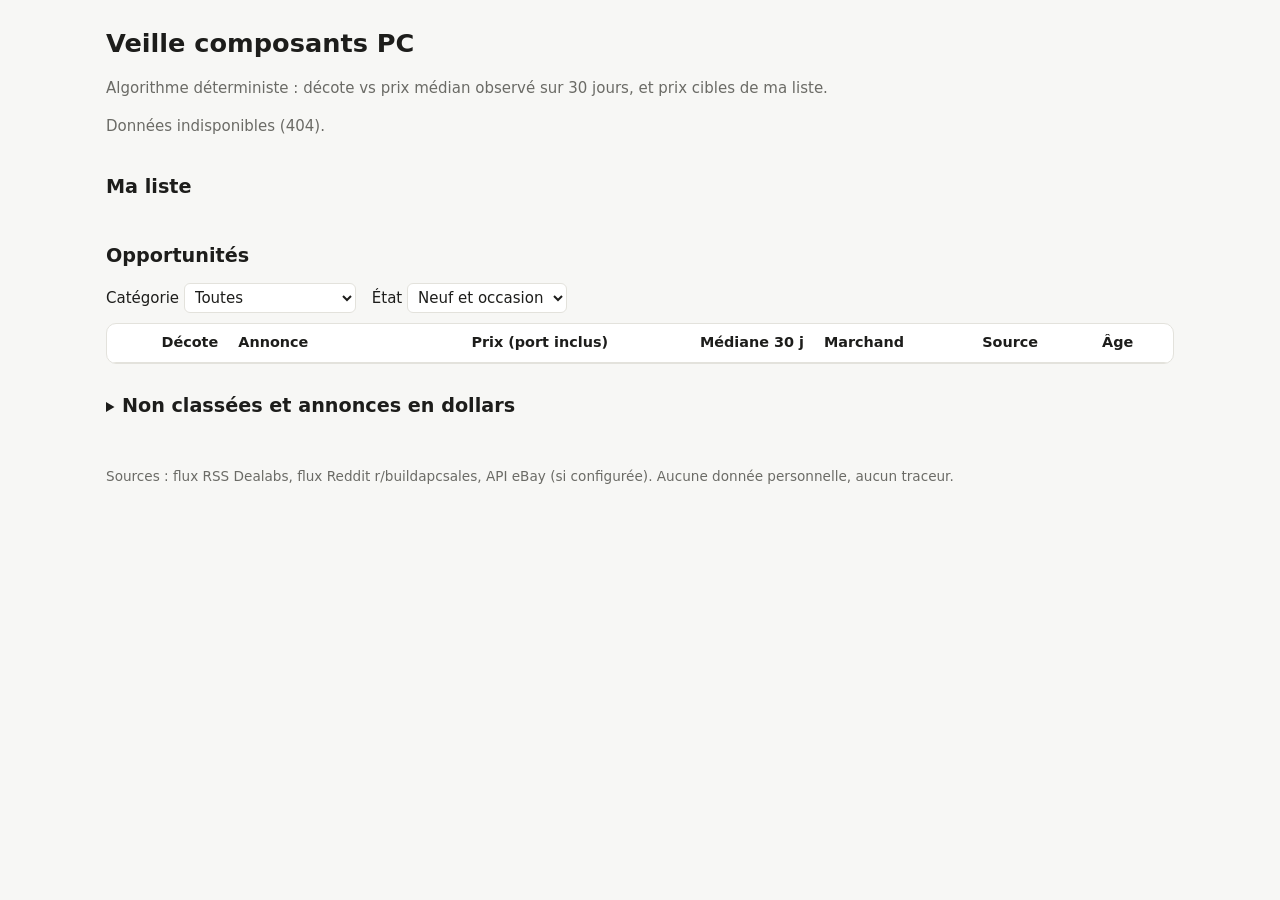
==== docs/index.html @ fb08518a "feat: page GitHub Pages Co-Authored-By: Claude Opus 5.5 <noreply@anthropic.com> Claude-Session: http" ====
<!DOCTYPE html>
<html lang="fr">
<head>
  <meta charset="utf-8">
  <meta name="viewport" content="width=device-width, initial-scale=1">
  <title>Veille composants PC — bonnes affaires</title>
  <link rel="stylesheet" href="style.css">
</head>
<body>
  <header>
    <h1>Veille composants PC</h1>
    <p class="sub">Algorithme déterministe : décote vs prix médian observé sur 30 jours, et prix cibles de ma liste.</p>
    <p id="meta" class="meta">Chargement…</p>
    <ul id="sources" class="sources"></ul>
  </header>

  <main>
    <section>
      <h2>Ma liste</h2>
      <div id="watchlist" class="cards"></div>
    </section>

    <section>
      <h2>Opportunités</h2>
      <div class="filters">
        <label>Catégorie
          <select id="f-cat">
            <option value="">Toutes</option>
            <option value="GPU">Cartes graphiques</option>
            <option value="CPU">Processeurs</option>
            <option value="RAM">Mémoire vive</option>
            <option value="SSD">SSD</option>
            <option value="MB">Cartes mères</option>
            <option value="PSU">Alimentations</option>
          </select>
        </label>
        <label>État
          <select id="f-cond">
            <option value="">Neuf et occasion</option>
            <option value="new">Neuf</option>
            <option value="used">Occasion</option>
          </select>
        </label>
      </div>
      <div class="table-wrap">
        <table id="opps">
          <thead>
            <tr>
              <th data-key="discount_pct" class="num">Décote</th>
              <th data-key="title">Annonce</th>
              <th data-key="effective_eur" class="num">Prix (port inclus)</th>
              <th data-key="median_eur" class="num">Médiane 30 j</th>
              <th data-key="merchant">Marchand</th>
              <th data-key="source">Source</th>
              <th data-key="posted_at">Âge</th>
            </tr>
          </thead>
          <tbody></tbody>
        </table>
      </div>
      <p id="opps-empty" class="empty" hidden>Aucune opportunité pour le moment. L'historique des prix se construit au fil des passes : il faut au moins 5 prix observés pour qu'un modèle ait une référence.</p>
    </section>

    <section>
      <details>
        <summary><h2>Non classées et annonces en dollars</h2></summary>
        <p class="sub">Annonces récentes non reconnues par l'algorithme, et bons plans américains (r/buildapcsales) affichés à titre indicatif.</p>
        <ul id="unclassified" class="plain"></ul>
      </details>
    </section>
  </main>

  <footer>
    <p>Sources : flux RSS Dealabs, flux Reddit r/buildapcsales, API eBay (si configurée). Aucune donnée personnelle, aucun traceur.</p>
  </footer>
  <script src="app.js"></script>
</body>
</html>
---- docs/style.css ----
:root { --bg:#f7f7f5; --fg:#1d1d1b; --muted:#6b6b66; --card:#fff; --line:#e3e2dc;
        --ok:#1f7a3a; --ok-bg:#e3f4e7; --warn:#9a5b00; --warn-bg:#fff3dc; --down:#a61b1b; --accent:#2b5fab; }
@media (prefers-color-scheme: dark) {
  :root { --bg:#151514; --fg:#ecebe6; --muted:#a3a29b; --card:#1f1f1d; --line:#33332f;
          --ok:#6fd48c; --ok-bg:#183322; --warn:#f0b75a; --warn-bg:#3a2b12; --down:#ff7b7b; --accent:#8db4ff; }
}
* { box-sizing:border-box; }
body { margin:0; font:15px/1.5 system-ui, -apple-system, "Segoe UI", sans-serif; background:var(--bg); color:var(--fg); }
header, main, footer { max-width:1100px; margin:0 auto; padding:0 16px; }
header { padding-top:24px; }
h1 { margin:0 0 4px; font-size:1.6rem; }
h2 { font-size:1.2rem; margin:28px 0 12px; display:inline-block; }
.sub, .meta, footer { color:var(--muted); }
.meta { margin:4px 0; }
.sources { list-style:none; padding:0; margin:8px 0 0; display:flex; gap:8px; flex-wrap:wrap; }
.sources li { padding:2px 10px; border-radius:999px; border:1px solid var(--line); font-size:.85rem; }
.st-ok { color:var(--ok); } .st-down { color:var(--down); } .st-disabled { color:var(--muted); }
.cards { display:grid; grid-template-columns:repeat(auto-fill, minmax(240px, 1fr)); gap:12px; }
.card { background:var(--card); border:1px solid var(--line); border-radius:10px; padding:12px 14px; }
.card h3 { margin:0 0 6px; font-size:1rem; }
.card .row { display:flex; justify-content:space-between; font-size:.9rem; }
.card.hit { border-color:var(--ok); background:var(--ok-bg); }
.badge { display:inline-block; font-size:.75rem; padding:1px 8px; border-radius:999px; margin-left:4px; }
.badge.hit { background:var(--ok); color:#fff; }
.badge.warn { background:var(--warn-bg); color:var(--warn); }
.filters { display:flex; gap:16px; flex-wrap:wrap; margin-bottom:10px; }
select { font:inherit; padding:4px 6px; border-radius:6px; border:1px solid var(--line); background:var(--card); color:var(--fg); }
.table-wrap { overflow-x:auto; background:var(--card); border:1px solid var(--line); border-radius:10px; }
table { width:100%; border-collapse:collapse; font-size:.9rem; }
th, td { padding:8px 10px; border-bottom:1px solid var(--line); text-align:left; vertical-align:top; }
th { cursor:pointer; user-select:none; white-space:nowrap; font-weight:600; }
th.sorted::after { content:" ▾"; } th.sorted.asc::after { content:" ▴"; }
.num { text-align:right; font-variant-numeric:tabular-nums; white-space:nowrap; }
tr.suspect td { opacity:.6; }
tr.hit td:first-child { box-shadow:inset 3px 0 0 var(--ok); }
a { color:var(--accent); }
.empty { color:var(--muted); font-style:italic; }
details summary { cursor:pointer; }
details summary h2 { margin:28px 0 8px; }
ul.plain { padding-left:18px; } ul.plain li { margin:4px 0; }
footer { font-size:.85rem; padding:24px 16px 40px; }
@media (max-width:640px) { th:nth-child(4), td:nth-child(4), th:nth-child(6), td:nth-child(6) { display:none; } }
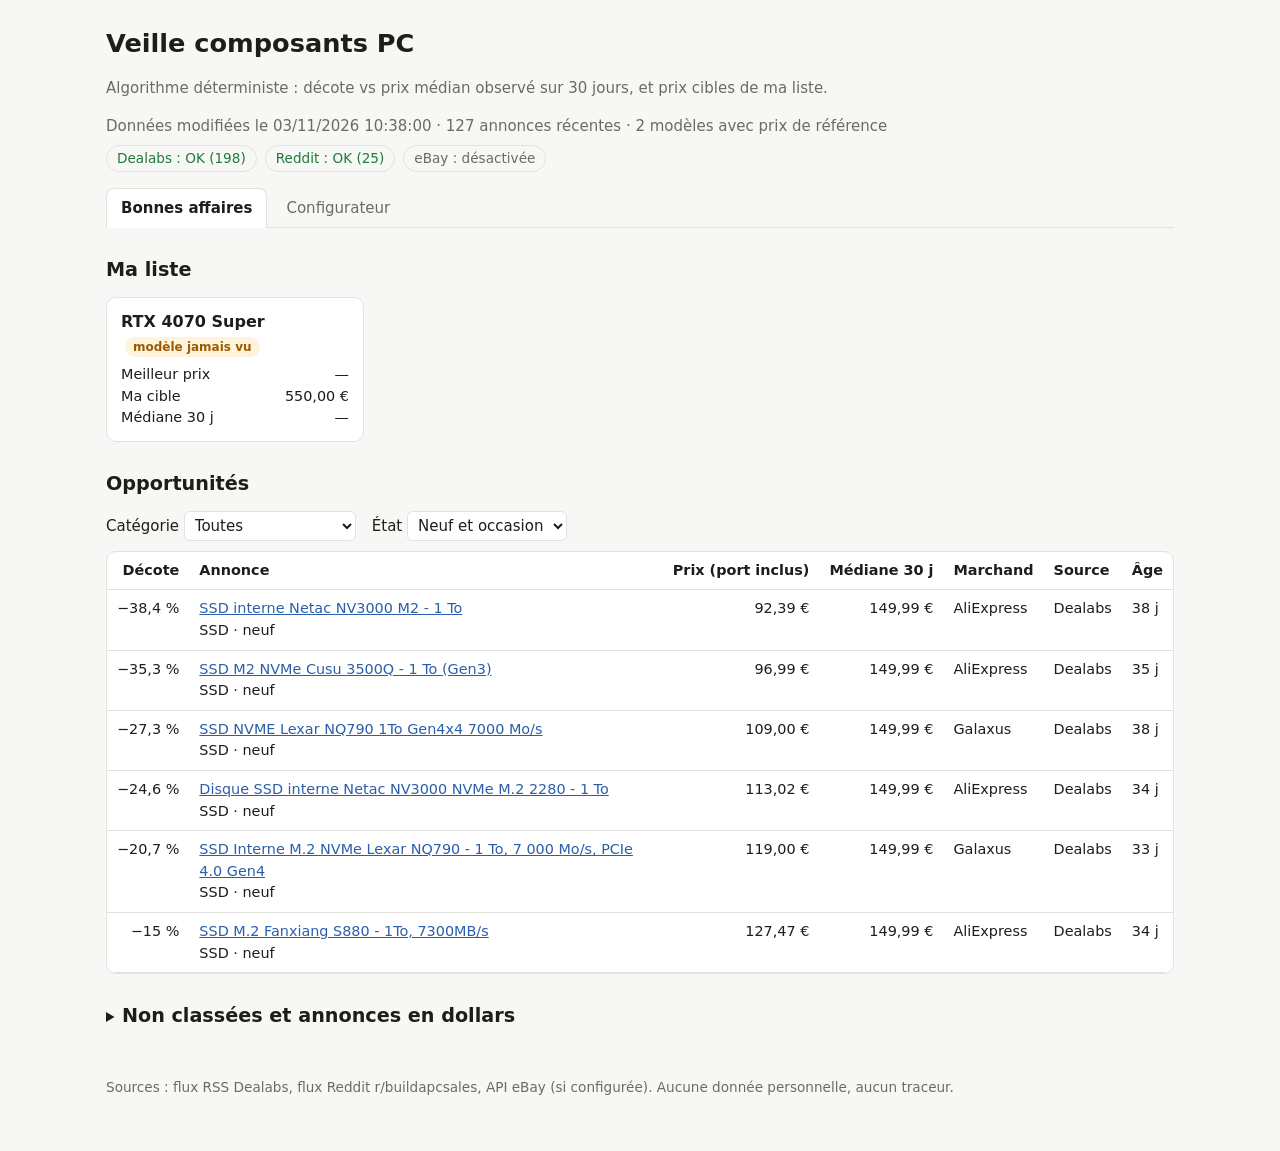
==== commit 4909cbc3: "feat: onglet Configurateur Co-Authored-By: Claude Opus 5.5 <noreply@anthropic.com> Claude-Session: h" ====
--- a/docs/index.html
+++ b/docs/index.html
@@ -12,9 +12,13 @@
     <p class="sub">Algorithme déterministe : décote vs prix médian observé sur 30 jours, et prix cibles de ma liste.</p>
     <p id="meta" class="meta">Chargement…</p>
     <ul id="sources" class="sources"></ul>
+    <nav id="tabs" class="tabs">
+      <button type="button" class="tab active" data-tab="deals">Bonnes affaires</button>
+      <button type="button" class="tab" data-tab="config">Configurateur</button>
+    </nav>
   </header>
 
-  <main>
+  <main id="tab-deals">
     <section>
       <h2>Ma liste</h2>
       <div id="watchlist" class="cards"></div>
@@ -32,6 +36,10 @@
             <option value="SSD">SSD</option>
             <option value="MB">Cartes mères</option>
             <option value="PSU">Alimentations</option>
+            <option value="COOL">Ventirads et AIO</option>
+            <option value="CASE">Boîtiers</option>
+            <option value="MON">Écrans</option>
+            <option value="KBD">Claviers</option>
           </select>
         </label>
         <label>État
@@ -70,9 +78,23 @@
     </section>
   </main>
 
+  <main id="tab-config" hidden>
+    <section>
+      <h2>Configurateur</h2>
+      <p class="sub">Compose une configuration avec les annonces récentes reconnues. Les contrôles de compatibilité sont déterministes : ✅ compatible, ❌ incompatible, ❔ information manquante, ⚠️ juste.</p>
+      <p id="cfg-msg" class="meta"></p>
+      <div class="cfg-grid">
+        <div id="cfg-slots"></div>
+        <aside id="cfg-recap"></aside>
+      </div>
+    </section>
+  </main>
+
   <footer>
     <p>Sources : flux RSS Dealabs, flux Reddit r/buildapcsales, API eBay (si configurée). Aucune donnée personnelle, aucun traceur.</p>
   </footer>
+  <script src="compat.js"></script>
   <script src="app.js"></script>
+  <script src="config.js"></script>
 </body>
 </html>
--- a/docs/style.css
+++ b/docs/style.css
@@ -40,3 +40,23 @@
 ul.plain { padding-left:18px; } ul.plain li { margin:4px 0; }
 footer { font-size:.85rem; padding:24px 16px 40px; }
 @media (max-width:640px) { th:nth-child(4), td:nth-child(4), th:nth-child(6), td:nth-child(6) { display:none; } }
+
+.tabs { display:flex; gap:4px; margin-top:16px; border-bottom:1px solid var(--line); }
+.tab { font:inherit; padding:8px 14px; border:1px solid transparent; border-bottom:none; border-radius:8px 8px 0 0;
+       background:none; color:var(--muted); cursor:pointer; }
+.tab.active { background:var(--card); border-color:var(--line); color:var(--fg); font-weight:600; margin-bottom:-1px; }
+.cfg-grid { display:grid; grid-template-columns:minmax(0, 3fr) minmax(260px, 2fr); gap:16px; align-items:start; }
+@media (max-width:800px) { .cfg-grid { grid-template-columns:1fr; } }
+#cfg-slots { display:flex; flex-direction:column; gap:8px; }
+.cfg-row { background:var(--card); border:1px solid var(--line); border-radius:10px; padding:10px 12px; }
+.cfg-label { display:block; font-weight:600; margin-bottom:6px; }
+.cfg-controls { display:flex; gap:8px; flex-wrap:wrap; }
+.cfg-search { font:inherit; padding:4px 6px; border-radius:6px; border:1px solid var(--line); background:var(--card); color:var(--fg); width:9em; }
+.cfg-select { flex:1; min-width:0; max-width:100%; }
+.cfg-row a { display:inline-block; margin-top:6px; font-size:.9rem; }
+.cfg-stale { color:var(--warn); }
+.cfg-stale button, .cfg-buttons button { font:inherit; padding:4px 10px; border-radius:6px; border:1px solid var(--line);
+       background:var(--card); color:var(--fg); cursor:pointer; margin-right:6px; }
+#cfg-recap { background:var(--card); border:1px solid var(--line); border-radius:10px; padding:4px 16px 14px; position:sticky; top:12px; }
+#cfg-recap h2 { margin:12px 0 4px; }
+.cfg-total { font-size:1.2rem; margin:6px 0; }
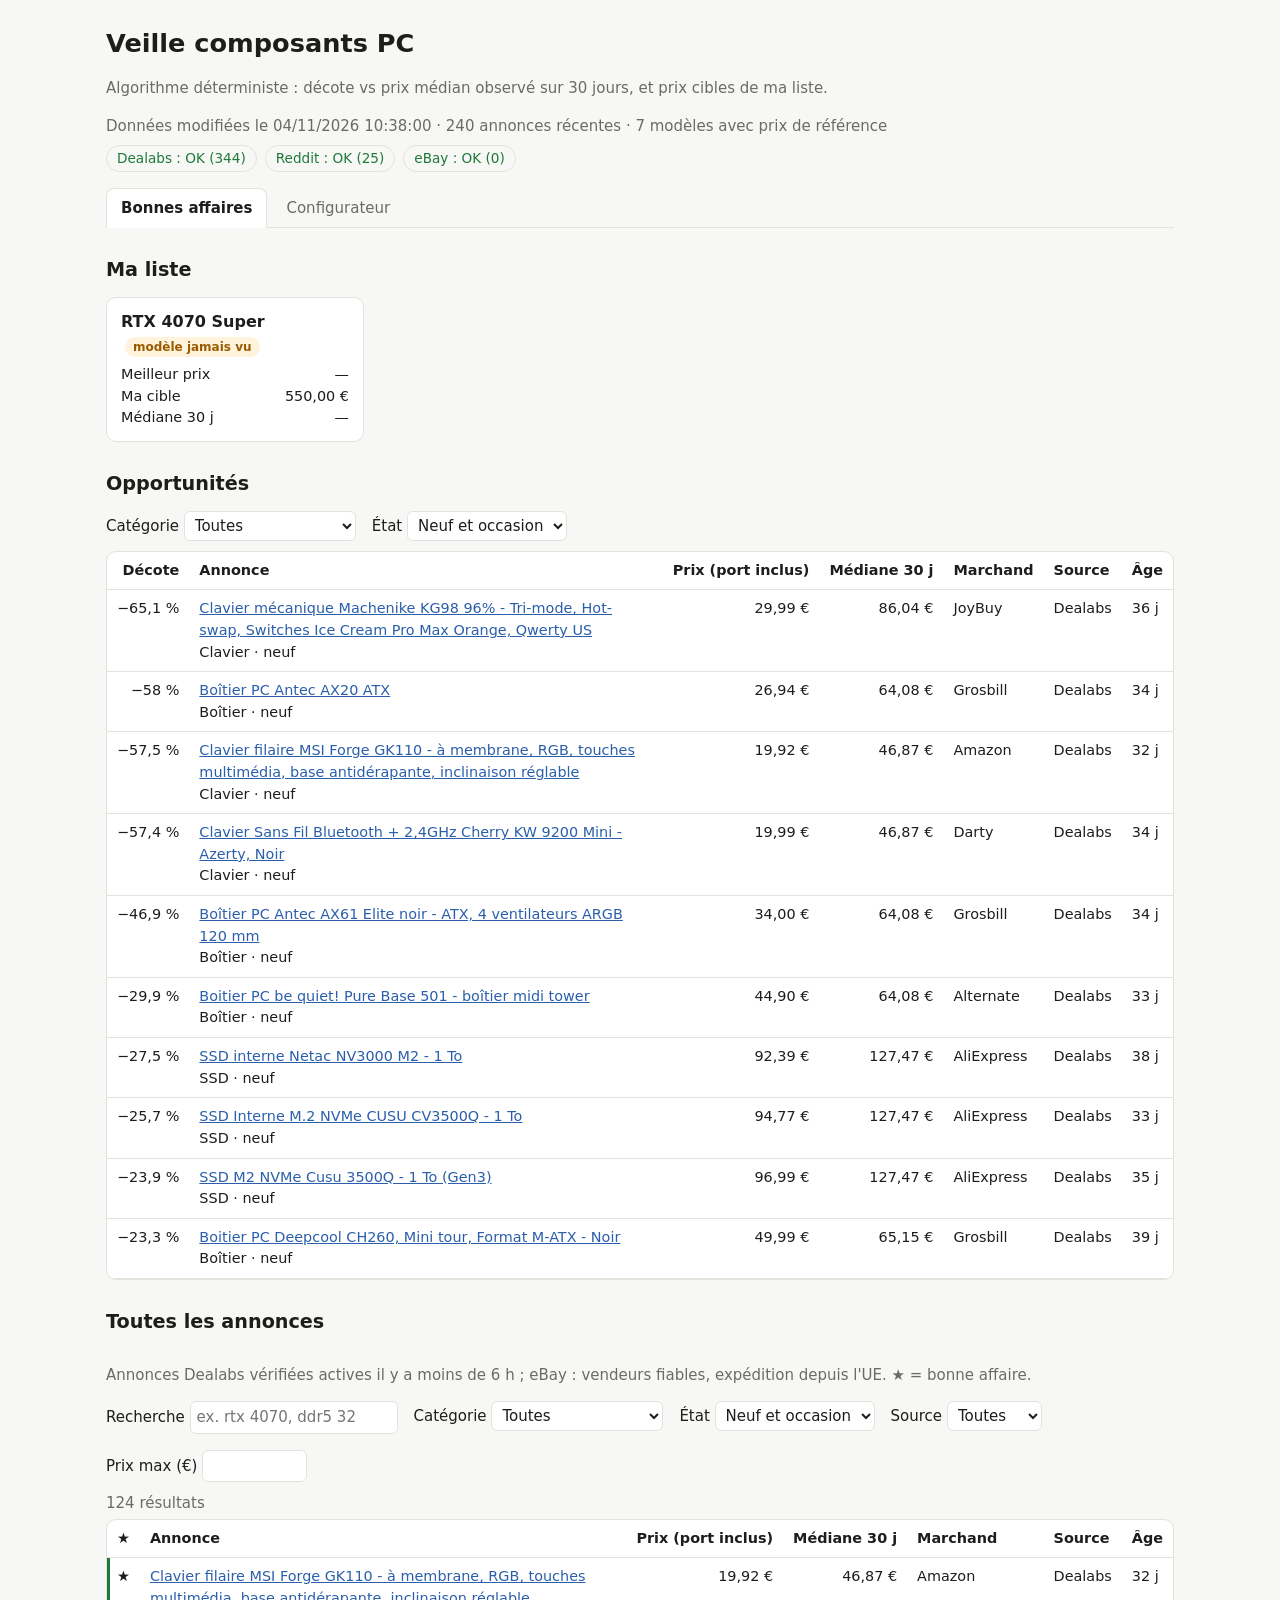
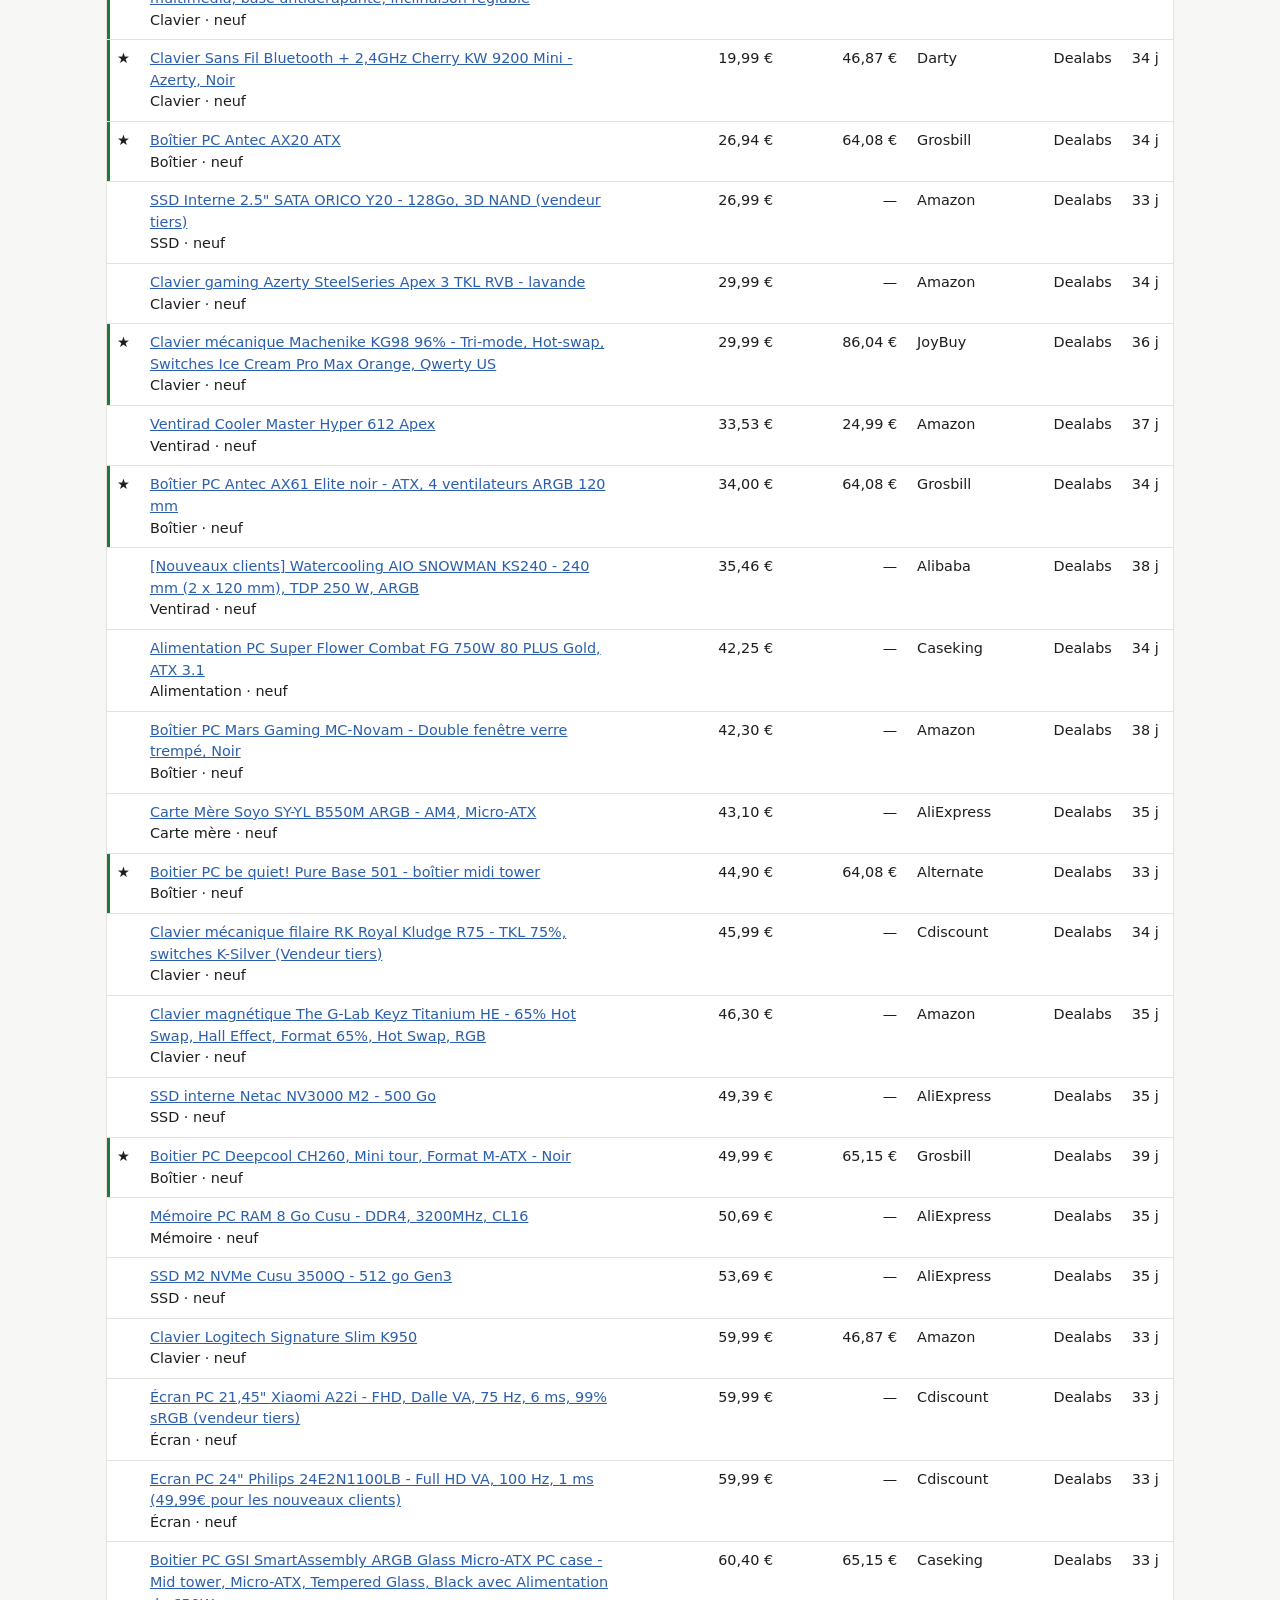
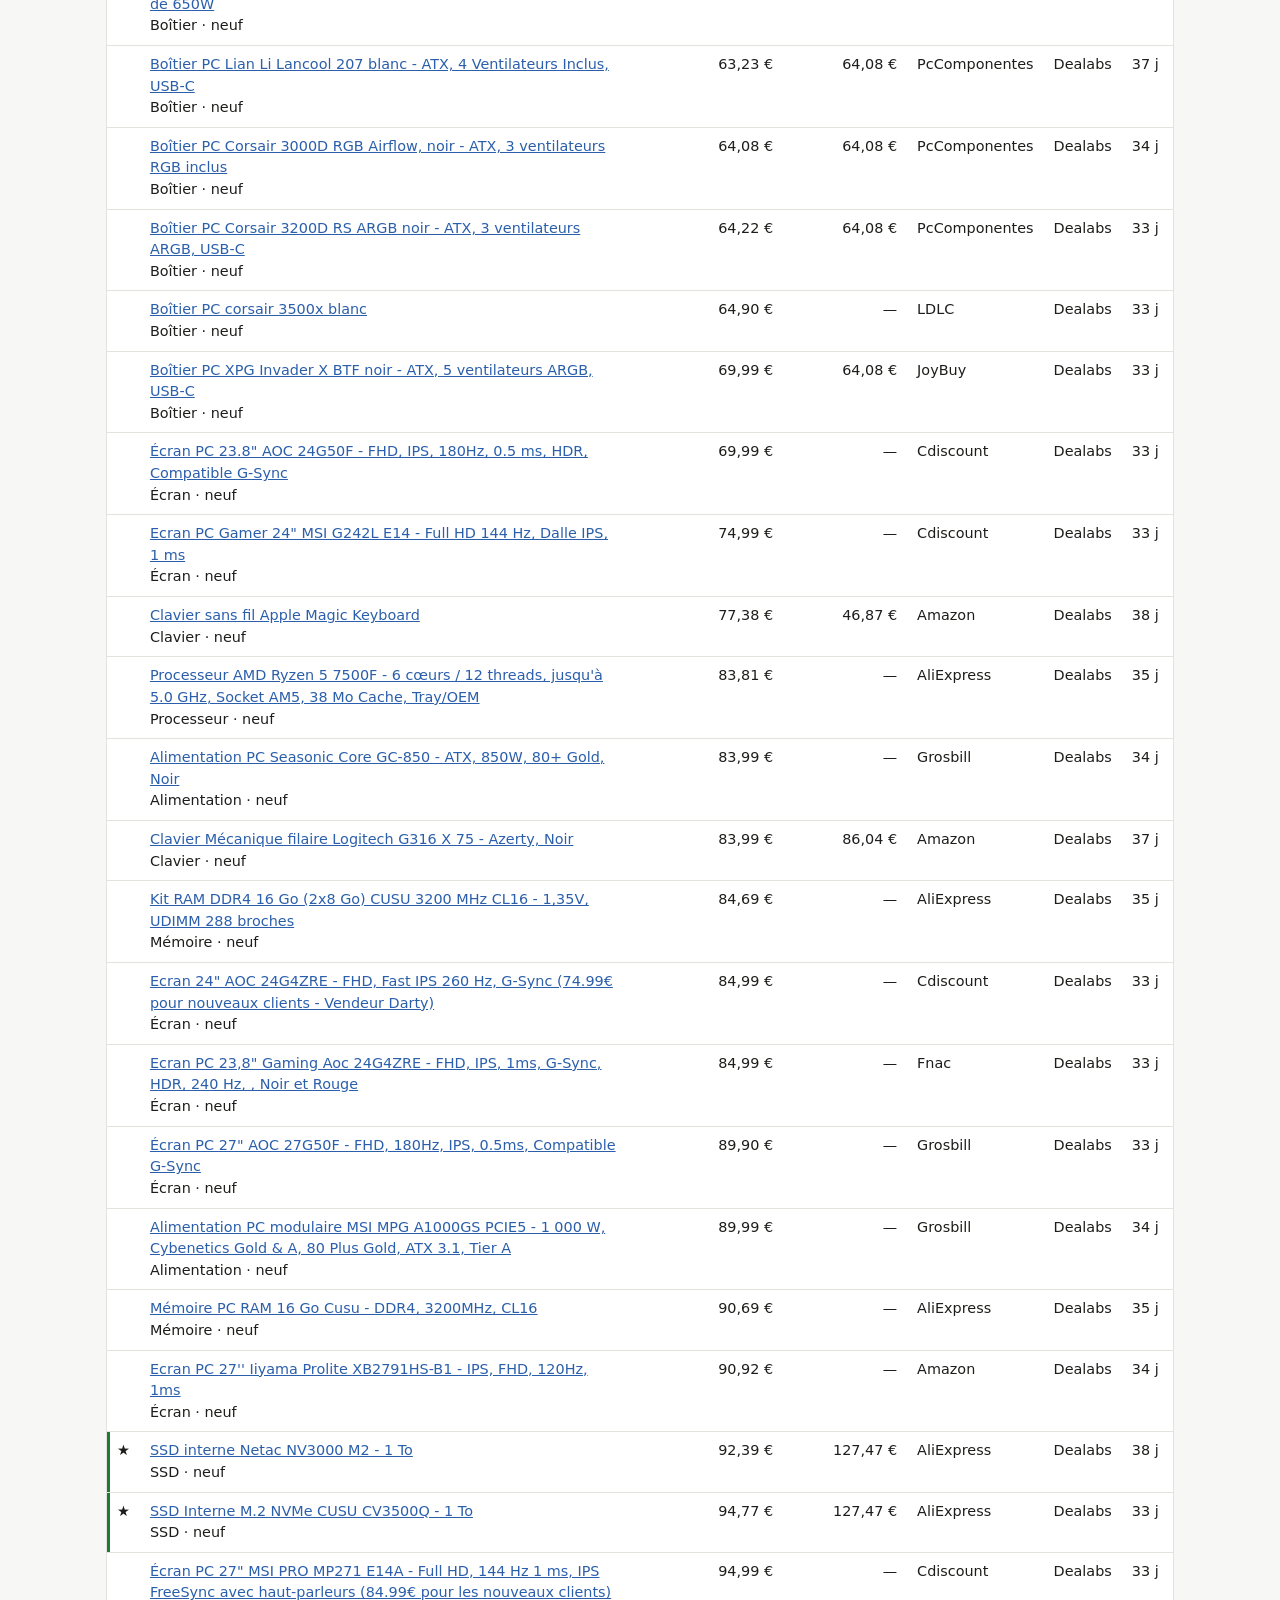
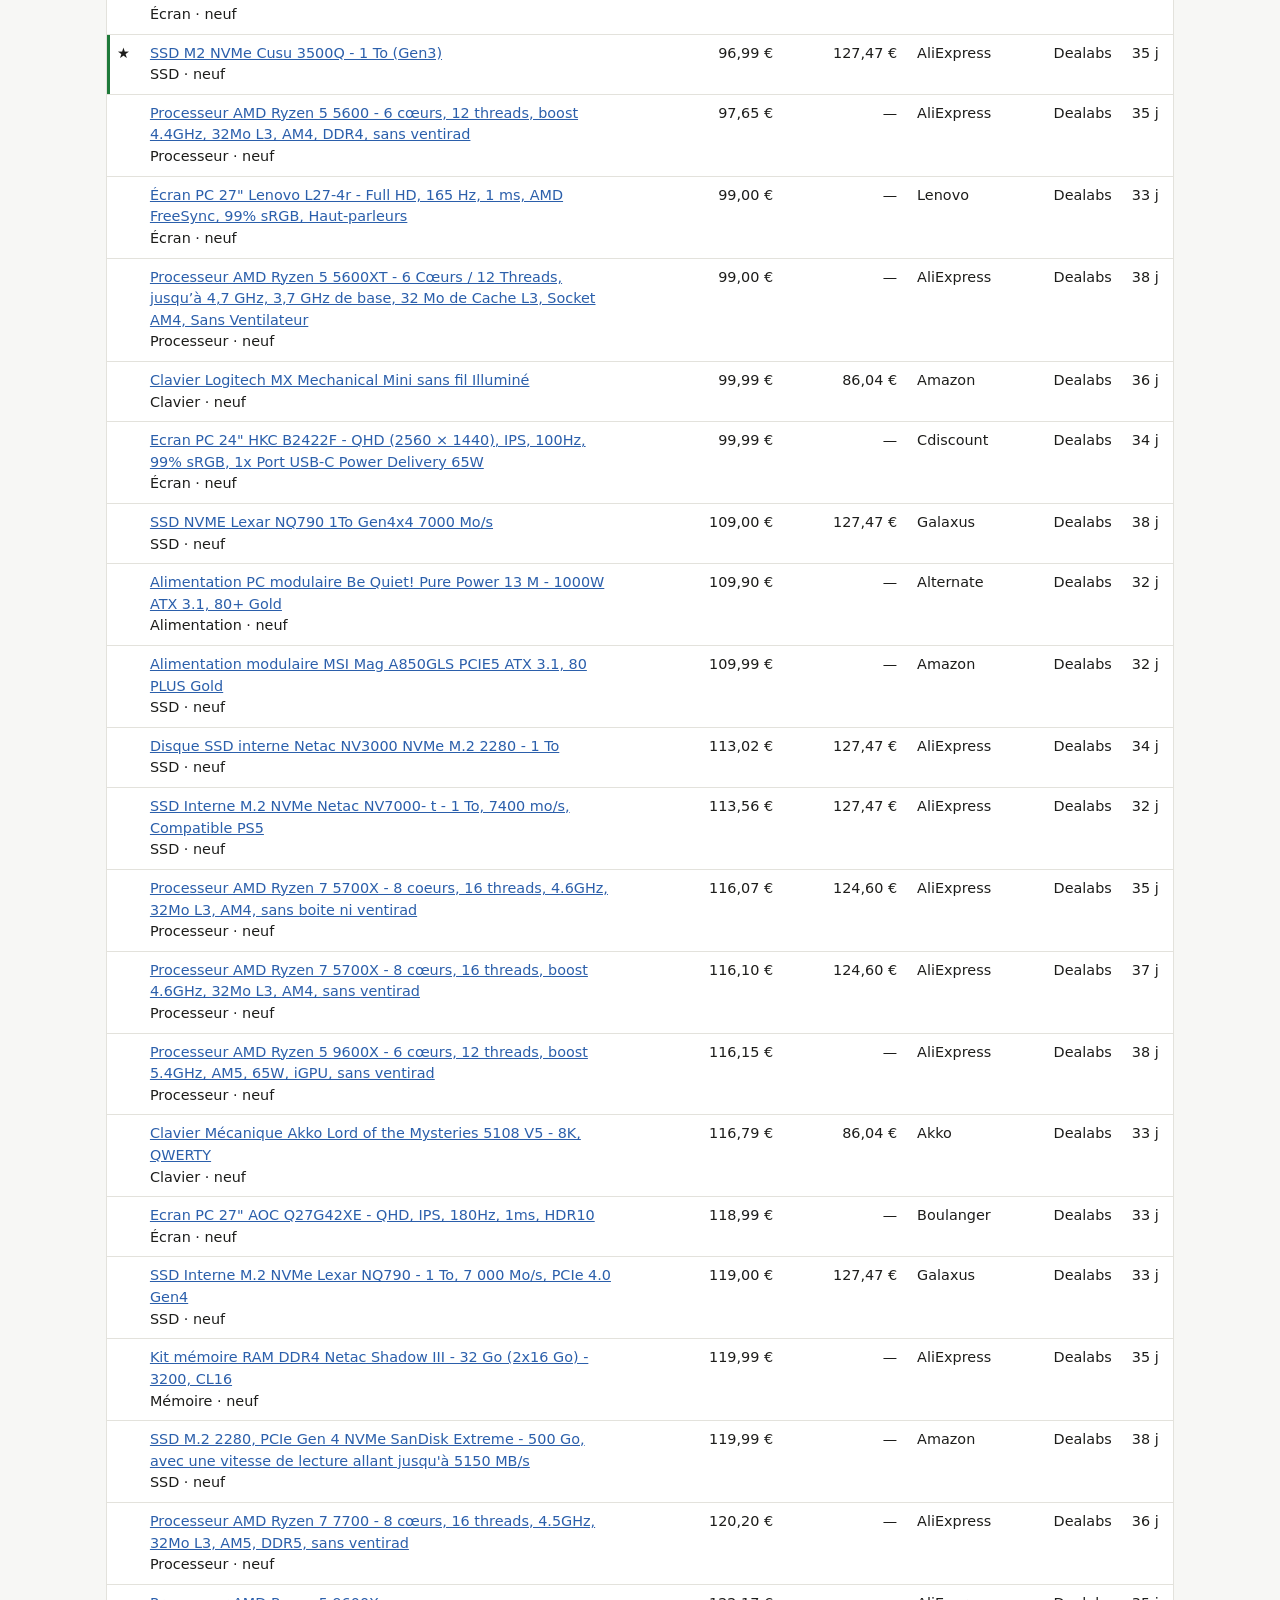
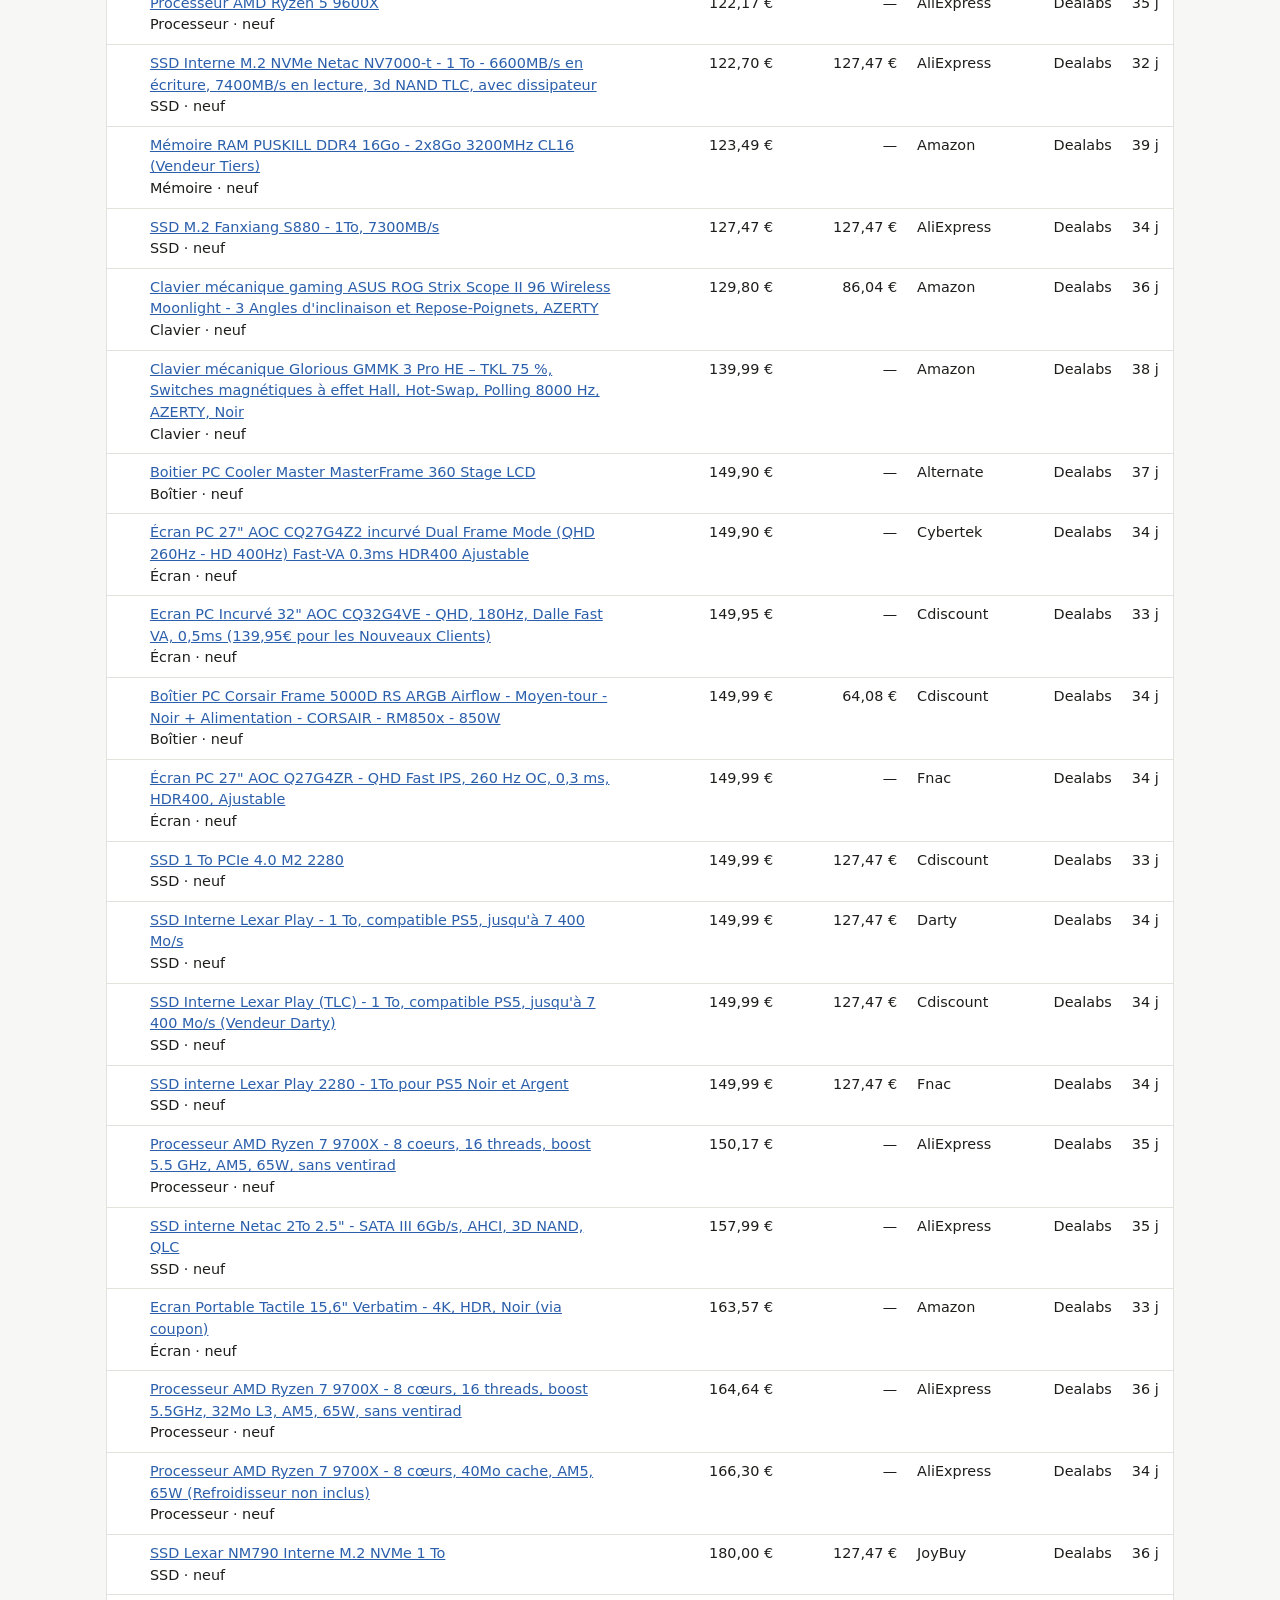
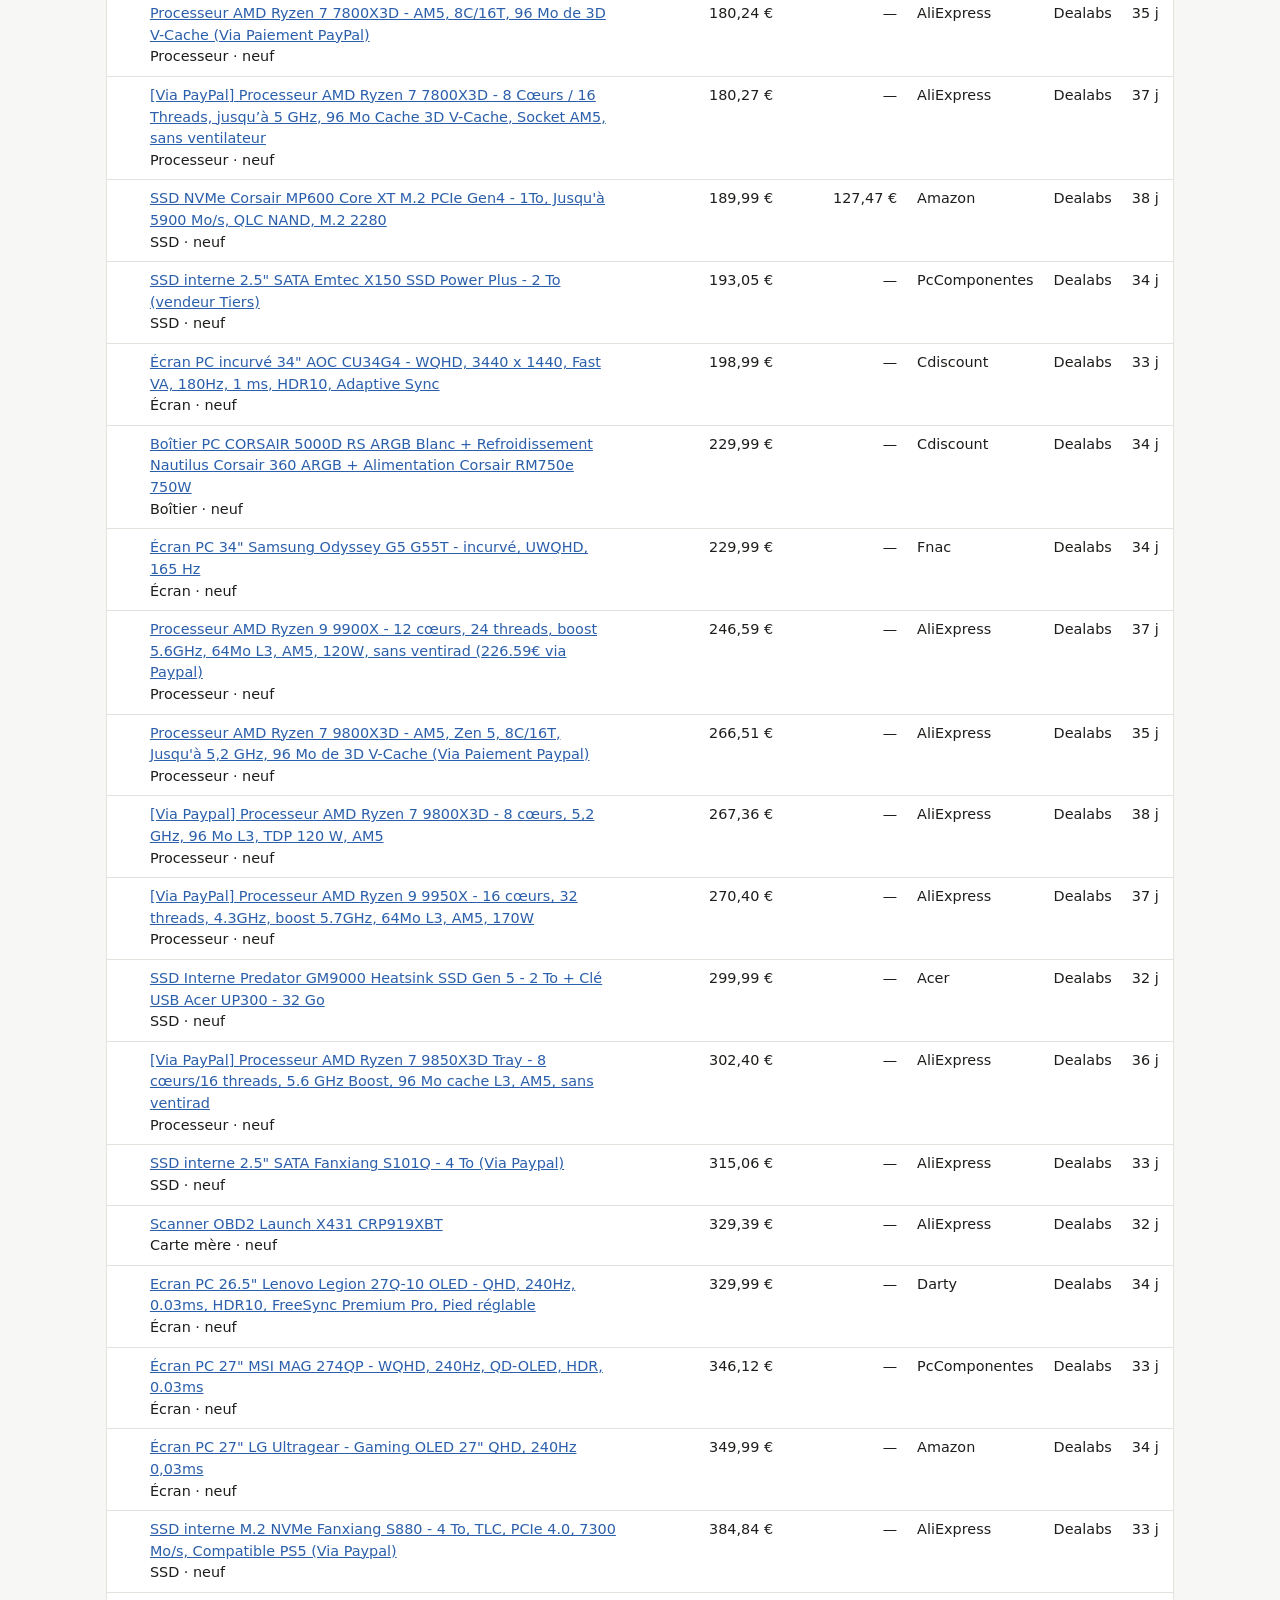
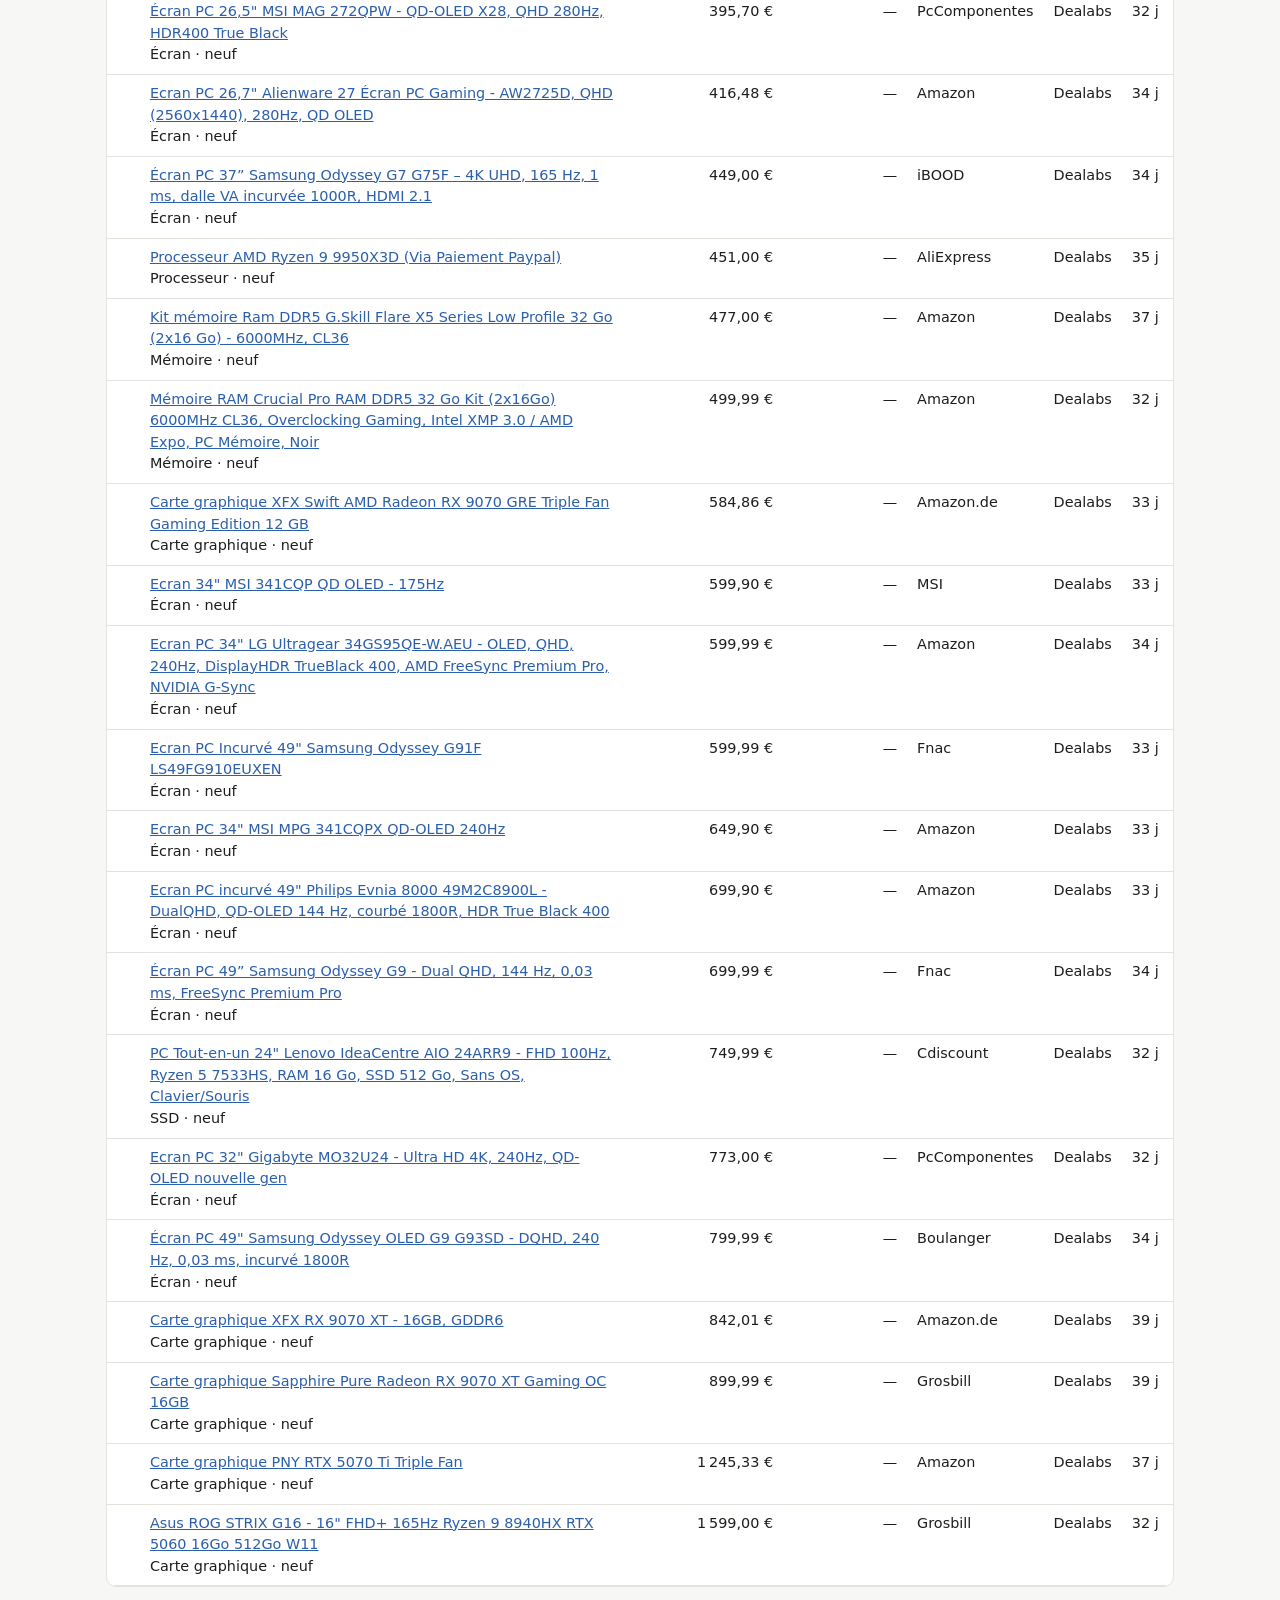
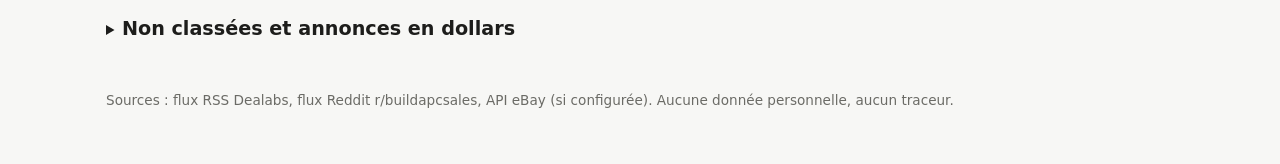
==== commit 45637de5: "page: section Toutes les annonces avec recherche Co-Authored-By: Claude Opus 5.5 <noreply@anthropic." ====
--- a/docs/index.html
+++ b/docs/index.html
@@ -69,6 +69,67 @@
       <p id="opps-empty" class="empty" hidden>Aucune opportunité pour le moment. L'historique des prix se construit au fil des passes : il faut au moins 5 prix observés pour qu'un modèle ait une référence.</p>
     </section>
 
+    <section id="all">
+      <h2>Toutes les annonces</h2>
+      <p class="sub">Annonces Dealabs vérifiées actives il y a moins de 6 h ; eBay : vendeurs fiables, expédition depuis l'UE. ★ = bonne affaire.</p>
+      <div class="filters">
+        <label>Recherche
+          <input id="s-text" type="search" class="search" placeholder="ex. rtx 4070, ddr5 32" autocomplete="off">
+        </label>
+        <label>Catégorie
+          <select id="s-cat">
+            <option value="">Toutes</option>
+            <option value="GPU">Cartes graphiques</option>
+            <option value="CPU">Processeurs</option>
+            <option value="RAM">Mémoire vive</option>
+            <option value="SSD">SSD</option>
+            <option value="MB">Cartes mères</option>
+            <option value="PSU">Alimentations</option>
+            <option value="COOL">Ventirads et AIO</option>
+            <option value="CASE">Boîtiers</option>
+            <option value="MON">Écrans</option>
+            <option value="KBD">Claviers</option>
+          </select>
+        </label>
+        <label>État
+          <select id="s-cond">
+            <option value="">Neuf et occasion</option>
+            <option value="new">Neuf</option>
+            <option value="used">Occasion</option>
+          </select>
+        </label>
+        <label>Source
+          <select id="s-src">
+            <option value="">Toutes</option>
+            <option value="dealabs">Dealabs</option>
+            <option value="ebay">eBay</option>
+            <option value="reddit">Reddit</option>
+          </select>
+        </label>
+        <label>Prix max (€)
+          <input id="s-max" type="number" min="0" step="1" class="search price">
+        </label>
+      </div>
+      <p id="s-count" class="meta"></p>
+      <div class="table-wrap">
+        <table id="all-table">
+          <thead>
+            <tr>
+              <th class="num">★</th>
+              <th>Annonce</th>
+              <th class="num">Prix (port inclus)</th>
+              <th class="num">Médiane 30 j</th>
+              <th>Marchand</th>
+              <th>Source</th>
+              <th>Âge</th>
+            </tr>
+          </thead>
+          <tbody id="all-body"></tbody>
+        </table>
+      </div>
+      <p id="all-empty" class="empty" hidden>Aucune annonce ne correspond.</p>
+    </section>
+
     <section>
       <details>
         <summary><h2>Non classées et annonces en dollars</h2></summary>
@@ -94,6 +155,7 @@
     <p>Sources : flux RSS Dealabs, flux Reddit r/buildapcsales, API eBay (si configurée). Aucune donnée personnelle, aucun traceur.</p>
   </footer>
   <script src="compat.js"></script>
+  <script src="search.js"></script>
   <script src="app.js"></script>
   <script src="config.js"></script>
 </body>
--- a/docs/style.css
+++ b/docs/style.css
@@ -60,3 +60,7 @@
 #cfg-recap { background:var(--card); border:1px solid var(--line); border-radius:10px; padding:4px 16px 14px; position:sticky; top:12px; }
 #cfg-recap h2 { margin:12px 0 4px; }
 .cfg-total { font-size:1.2rem; margin:6px 0; }
+
+input.search { font:inherit; padding:4px 6px; border-radius:6px; border:1px solid var(--line); background:var(--card); color:var(--fg); }
+input.search.price { width:7em; }
+#all-table th { cursor:default; }
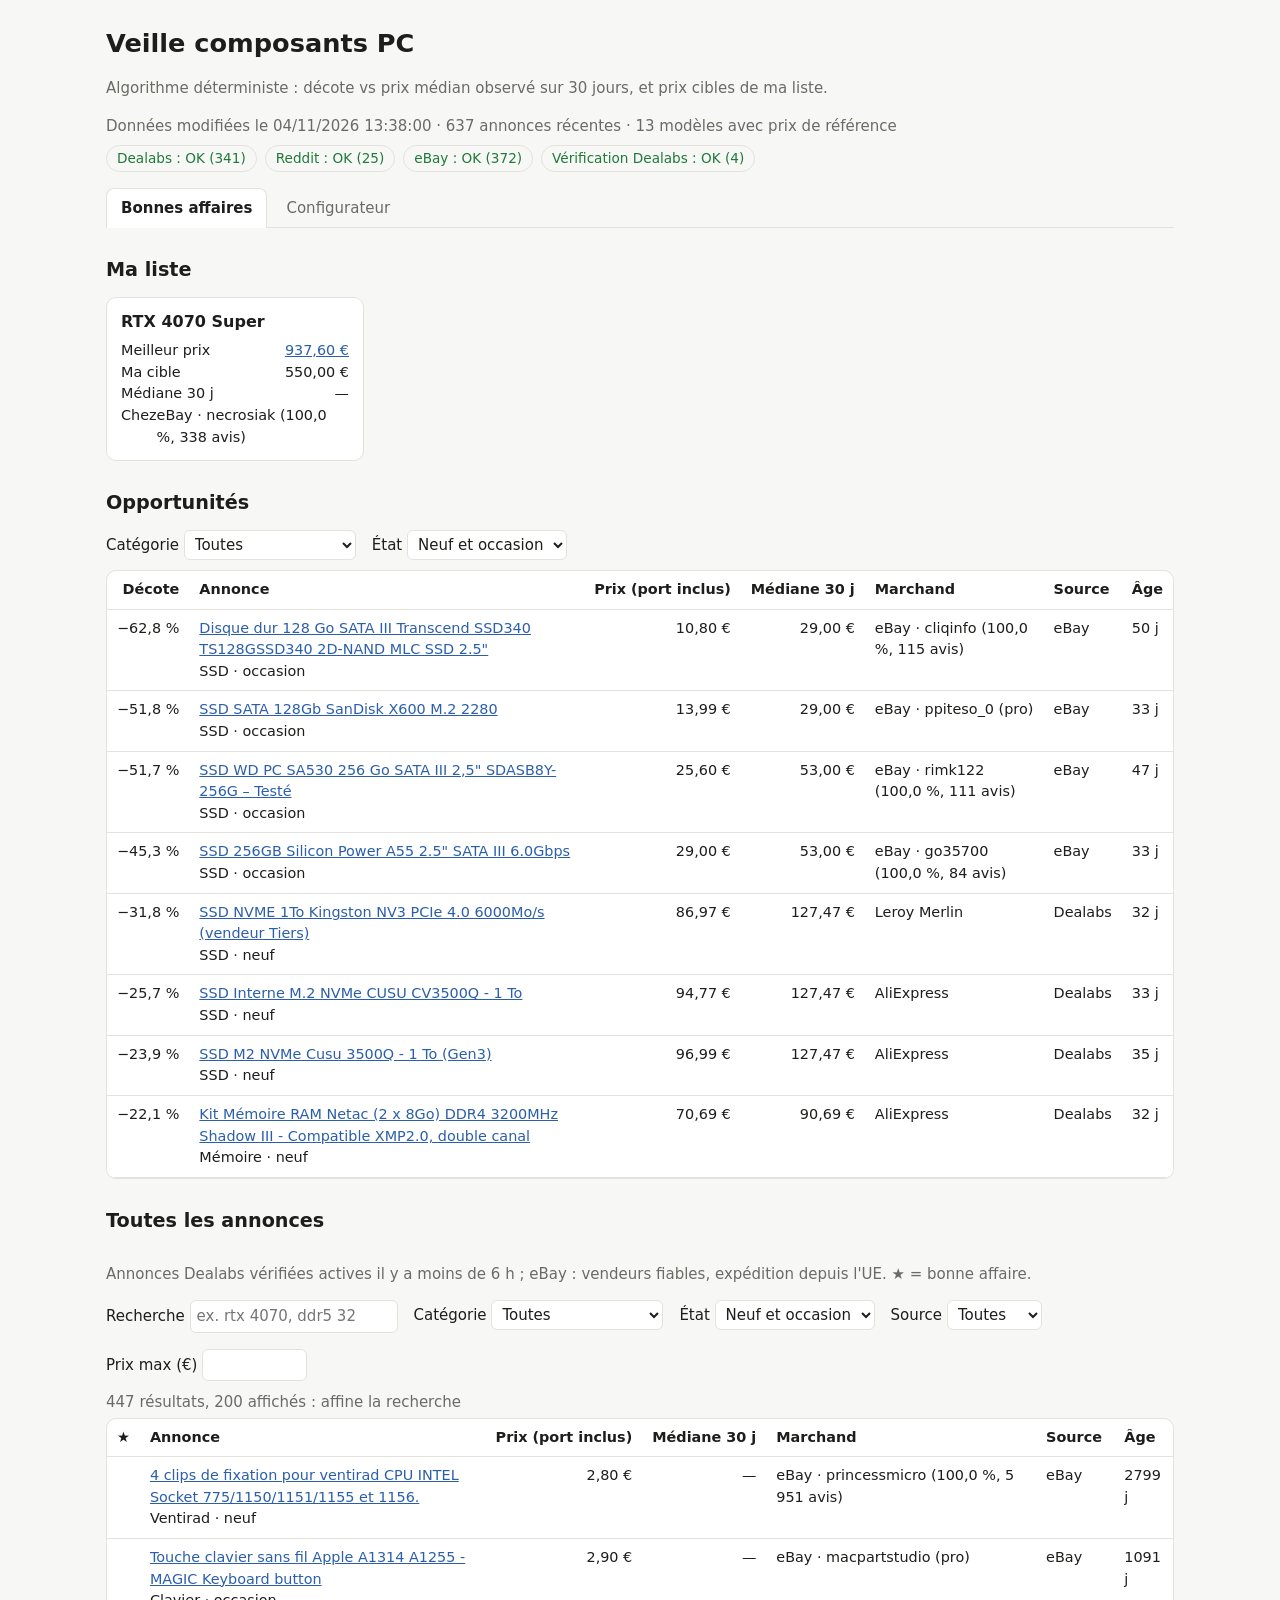
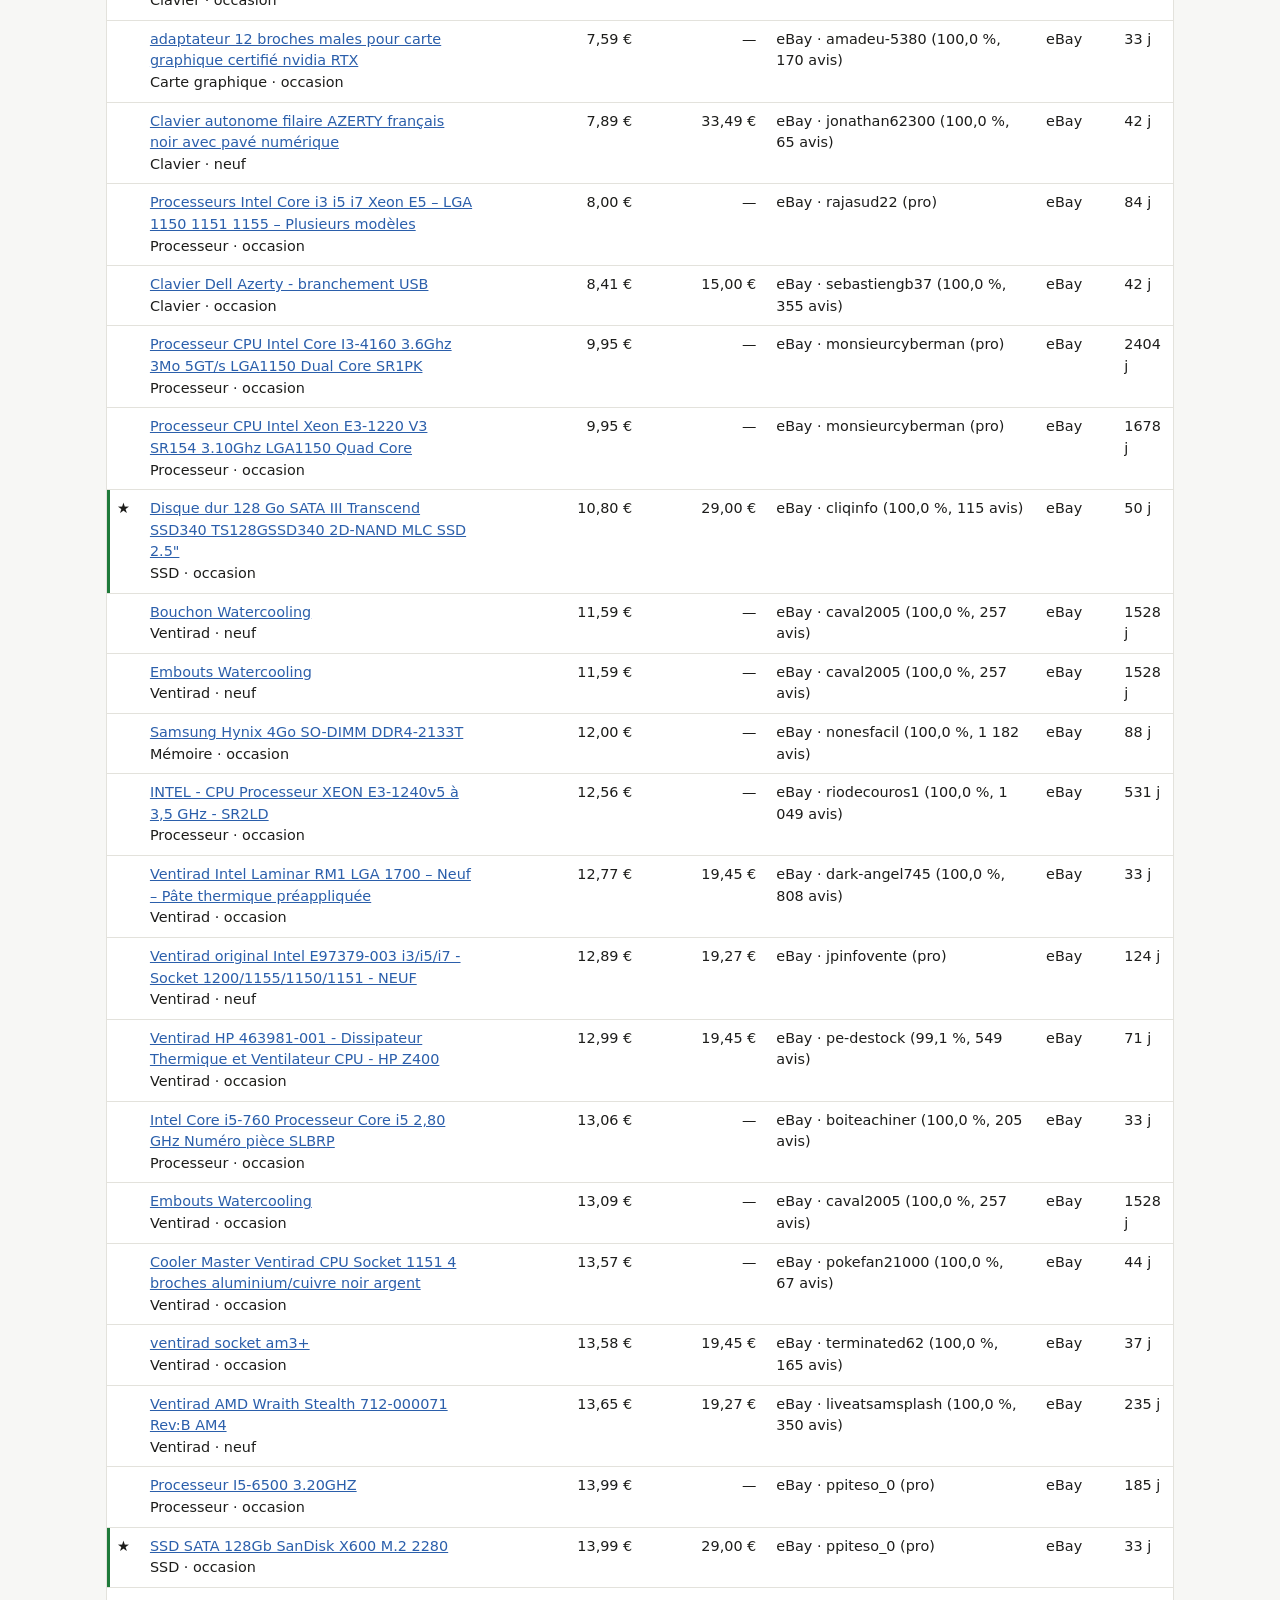
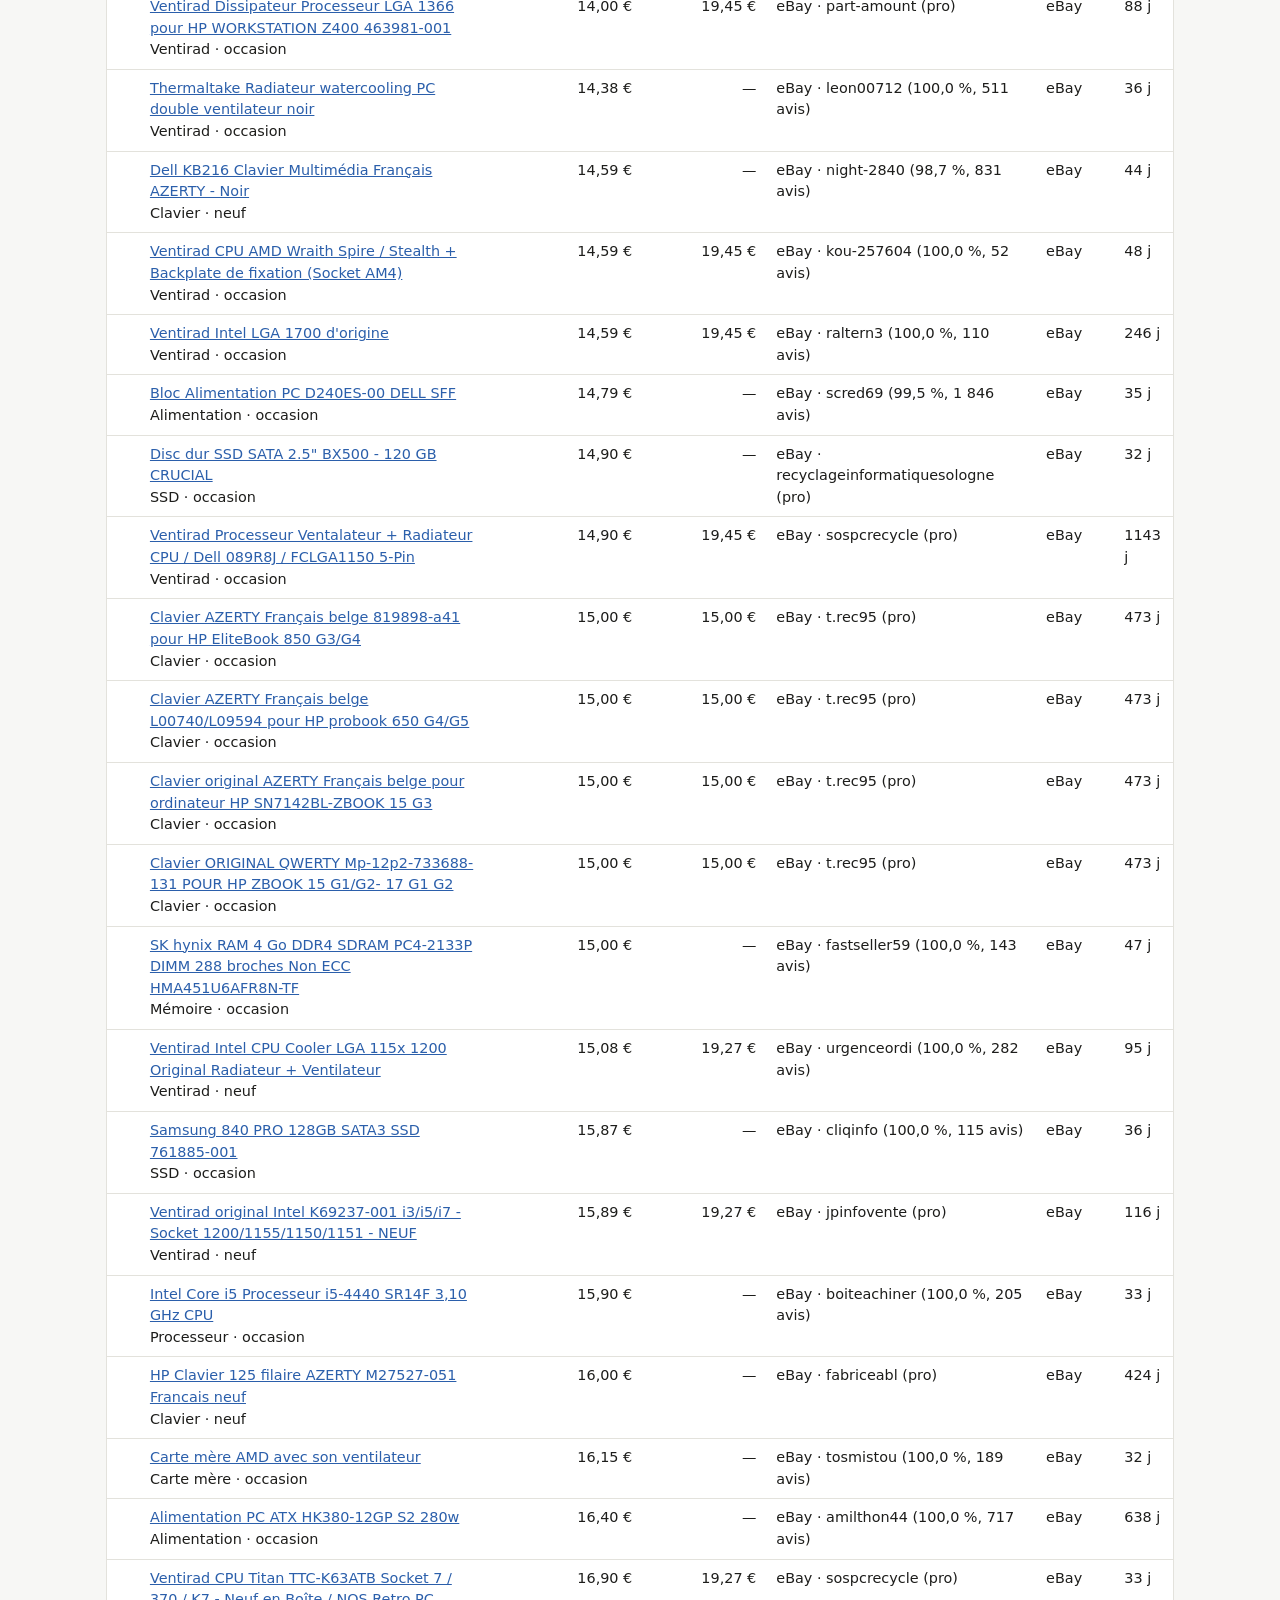
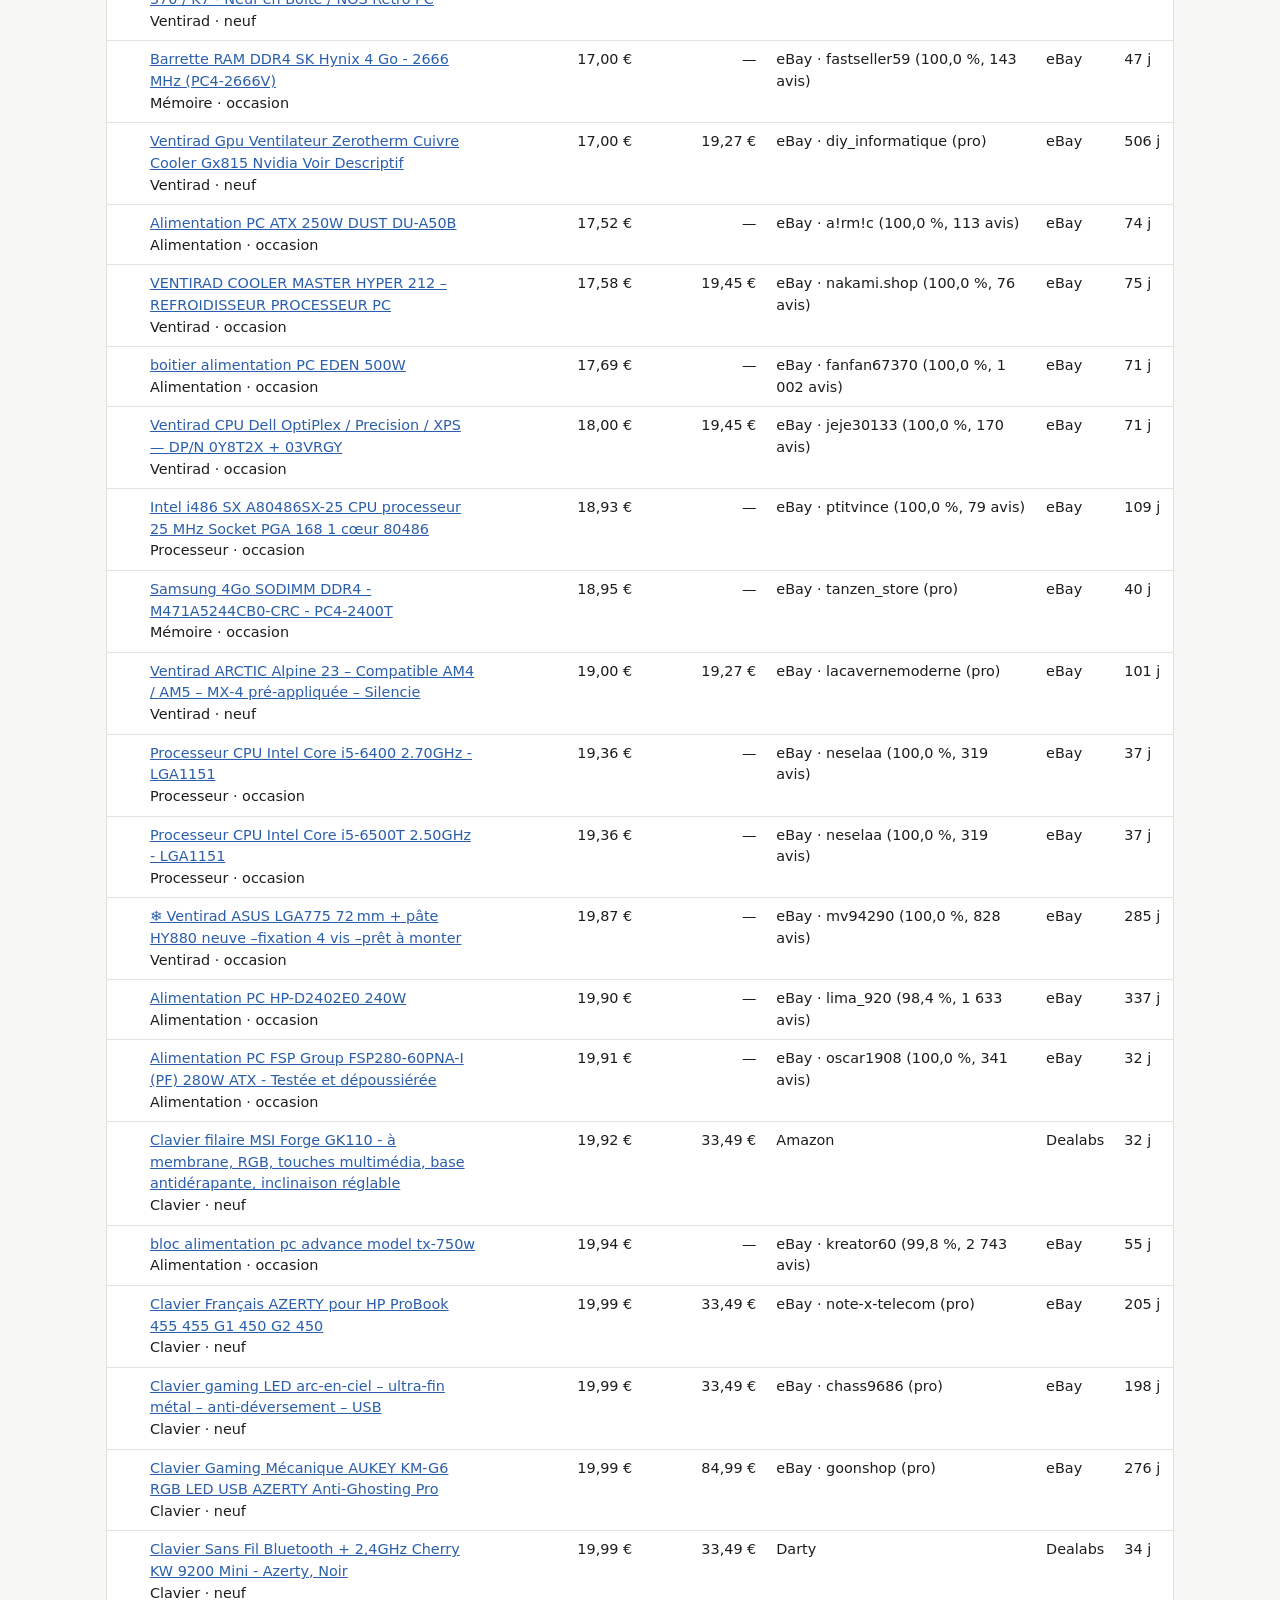
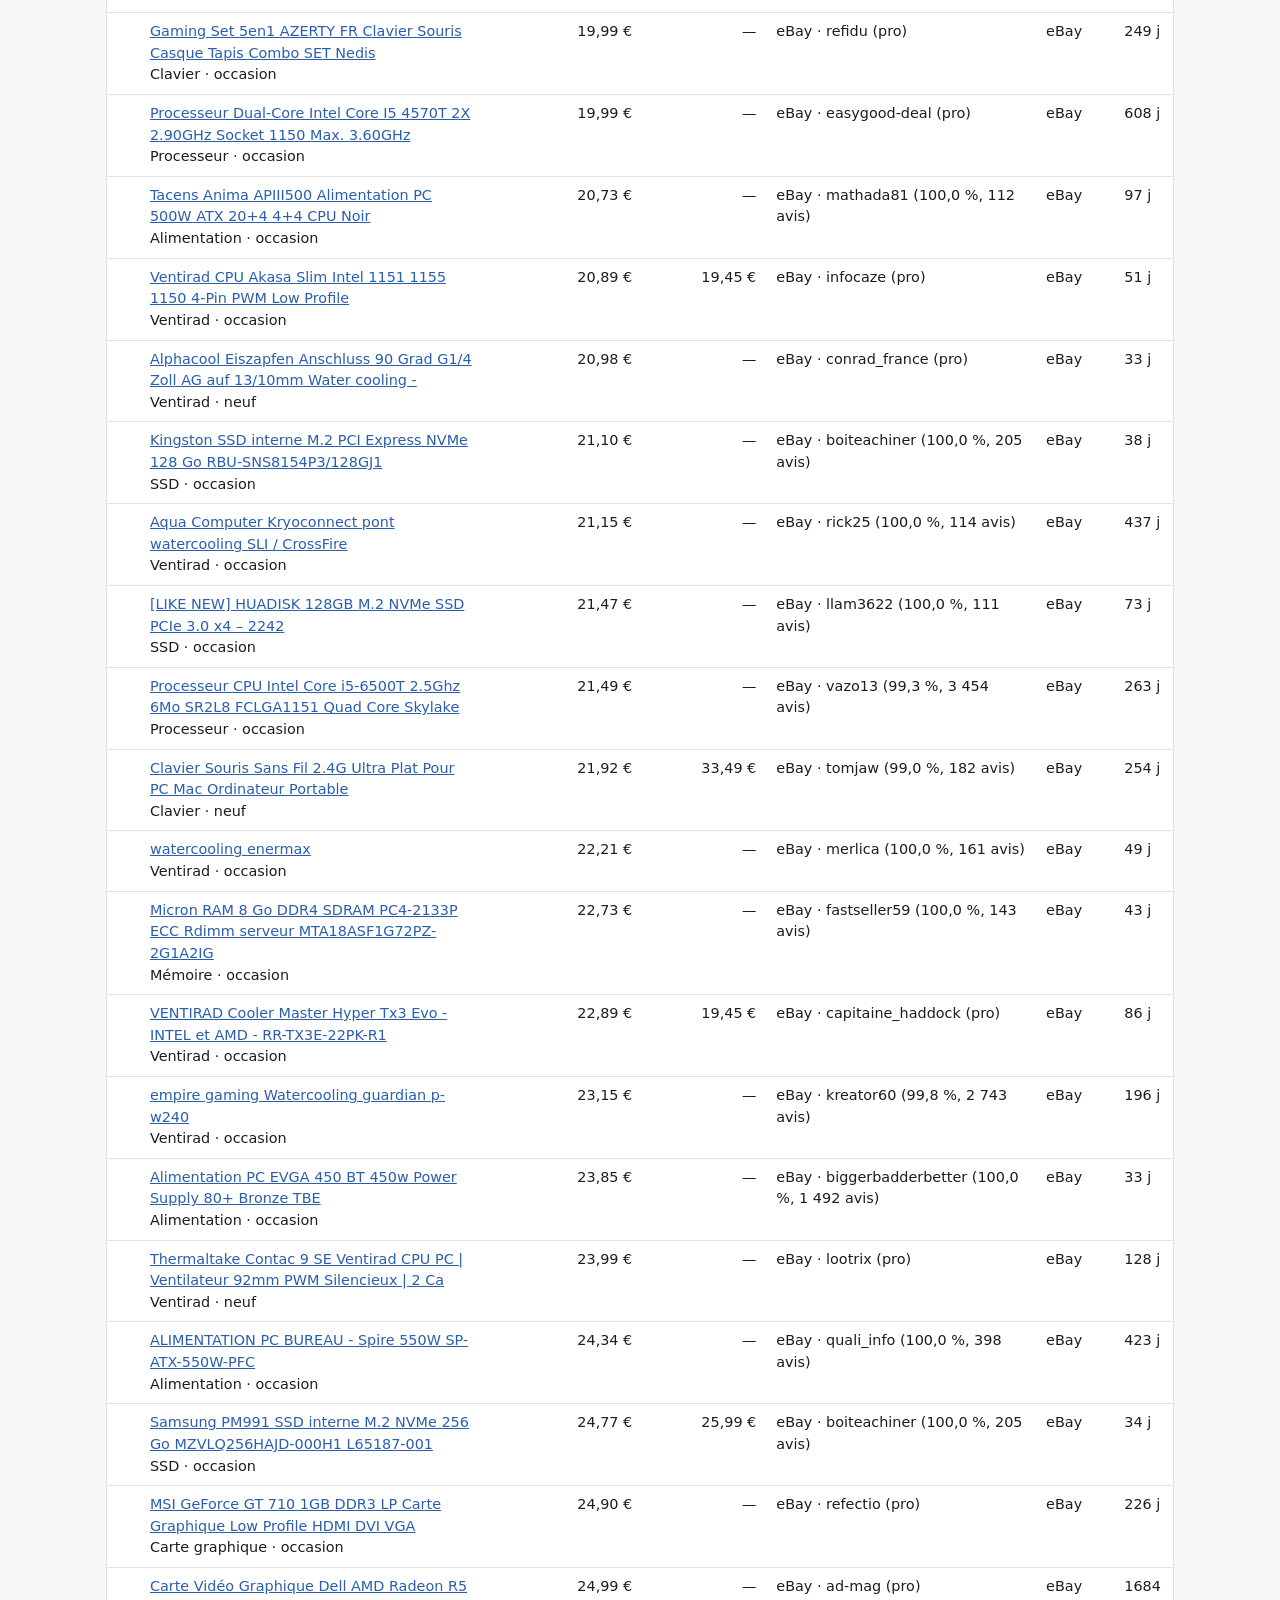
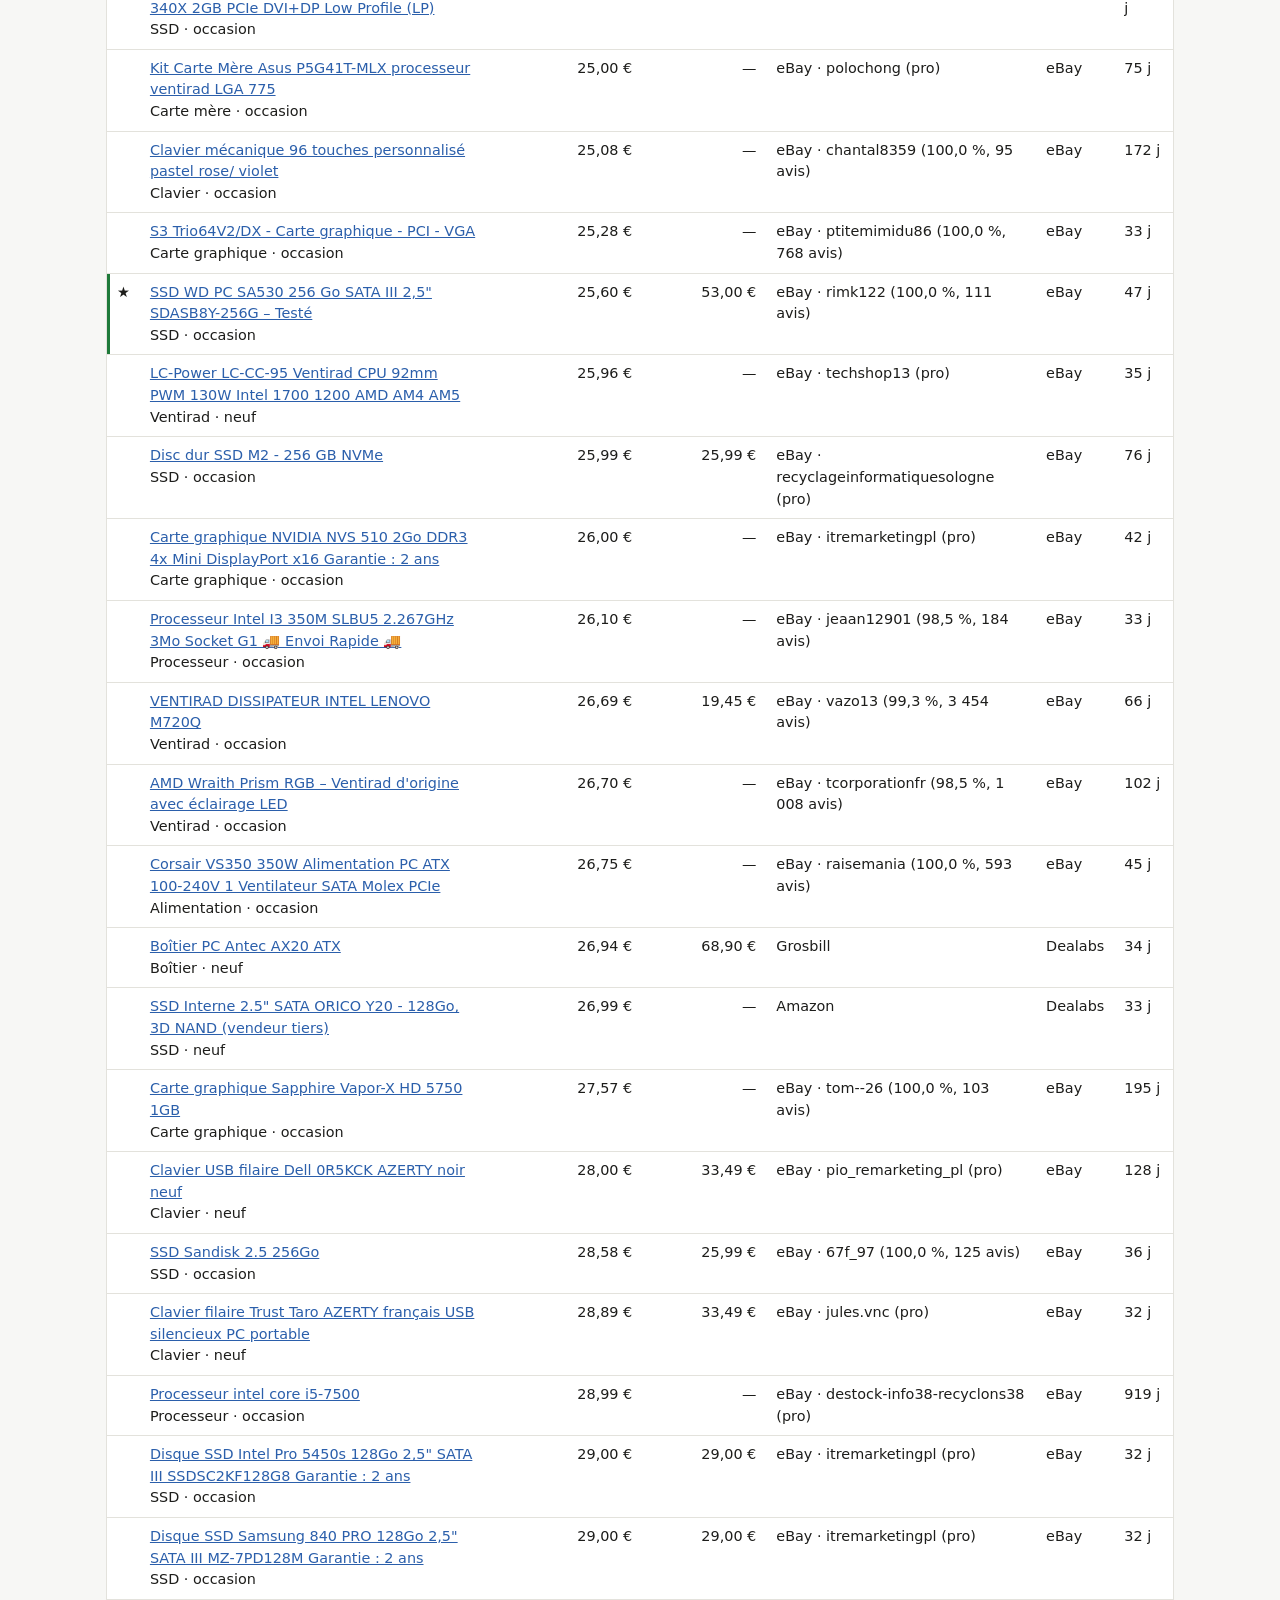
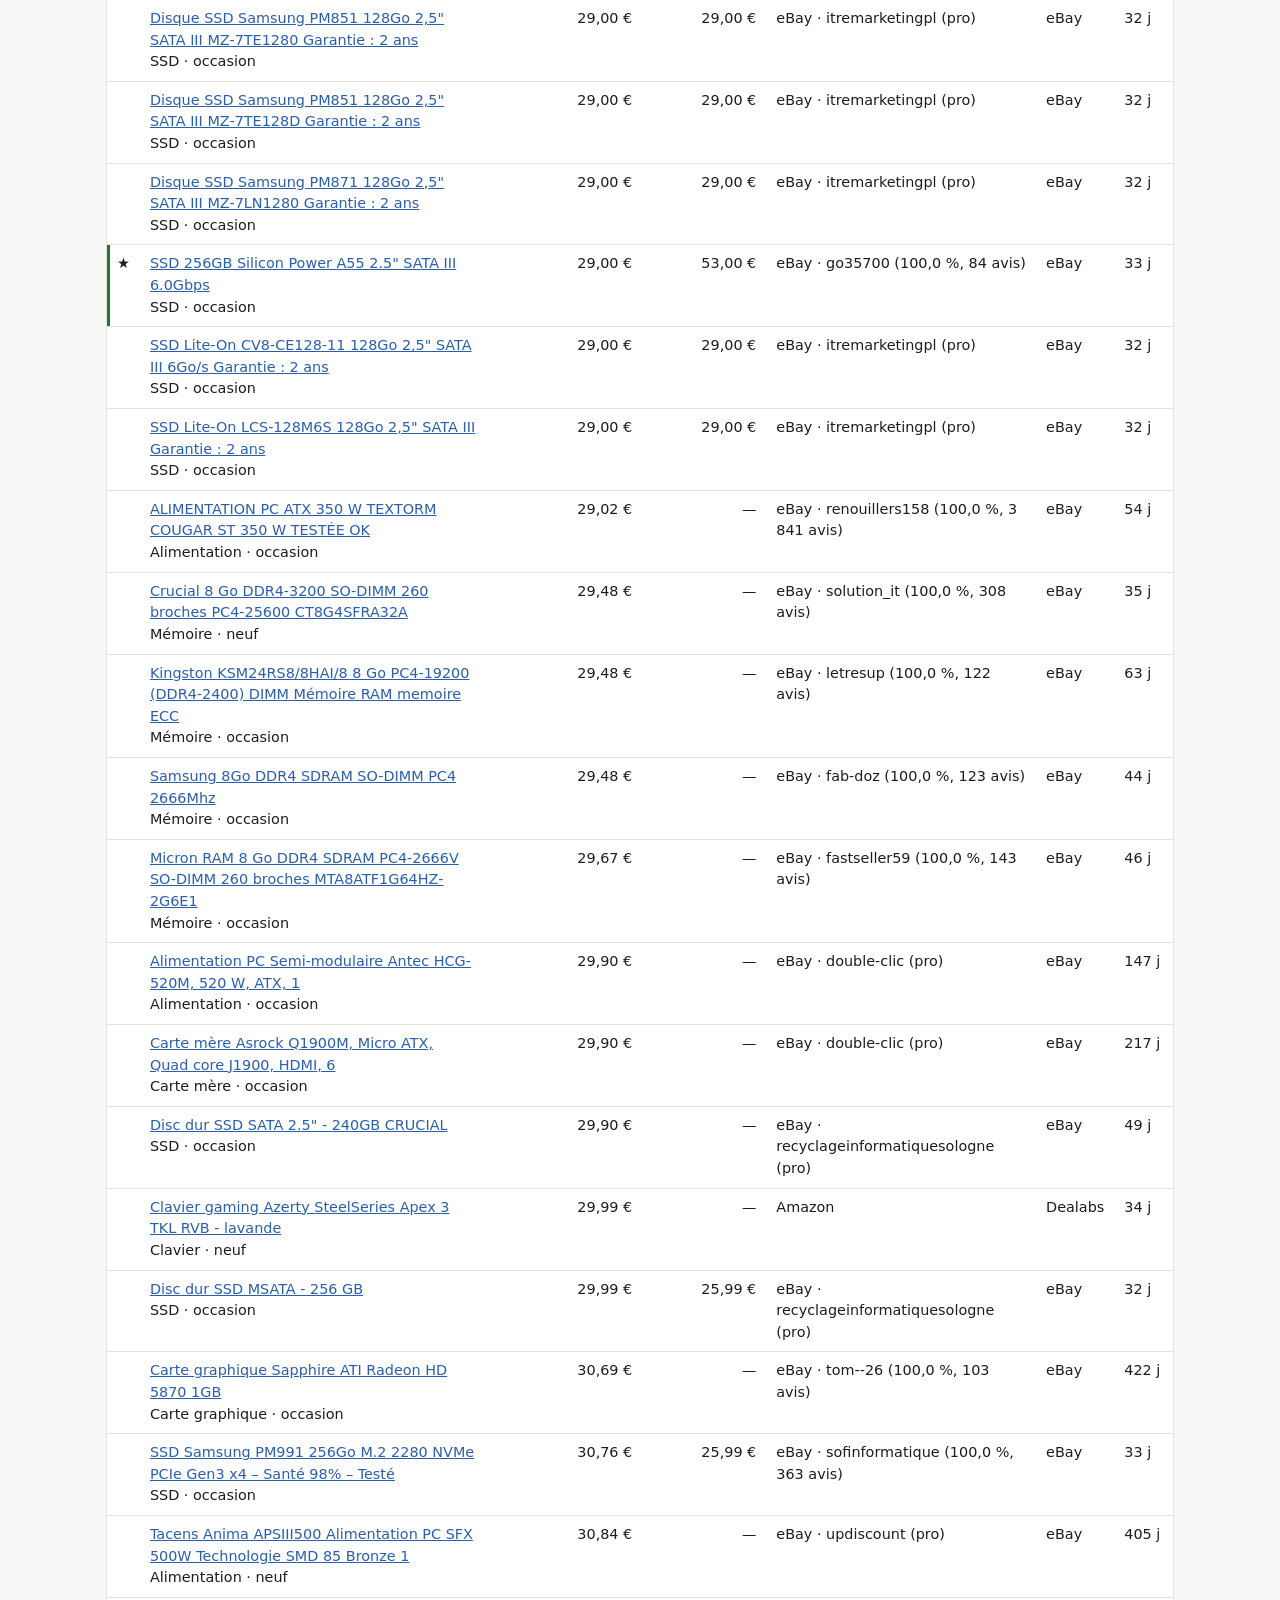
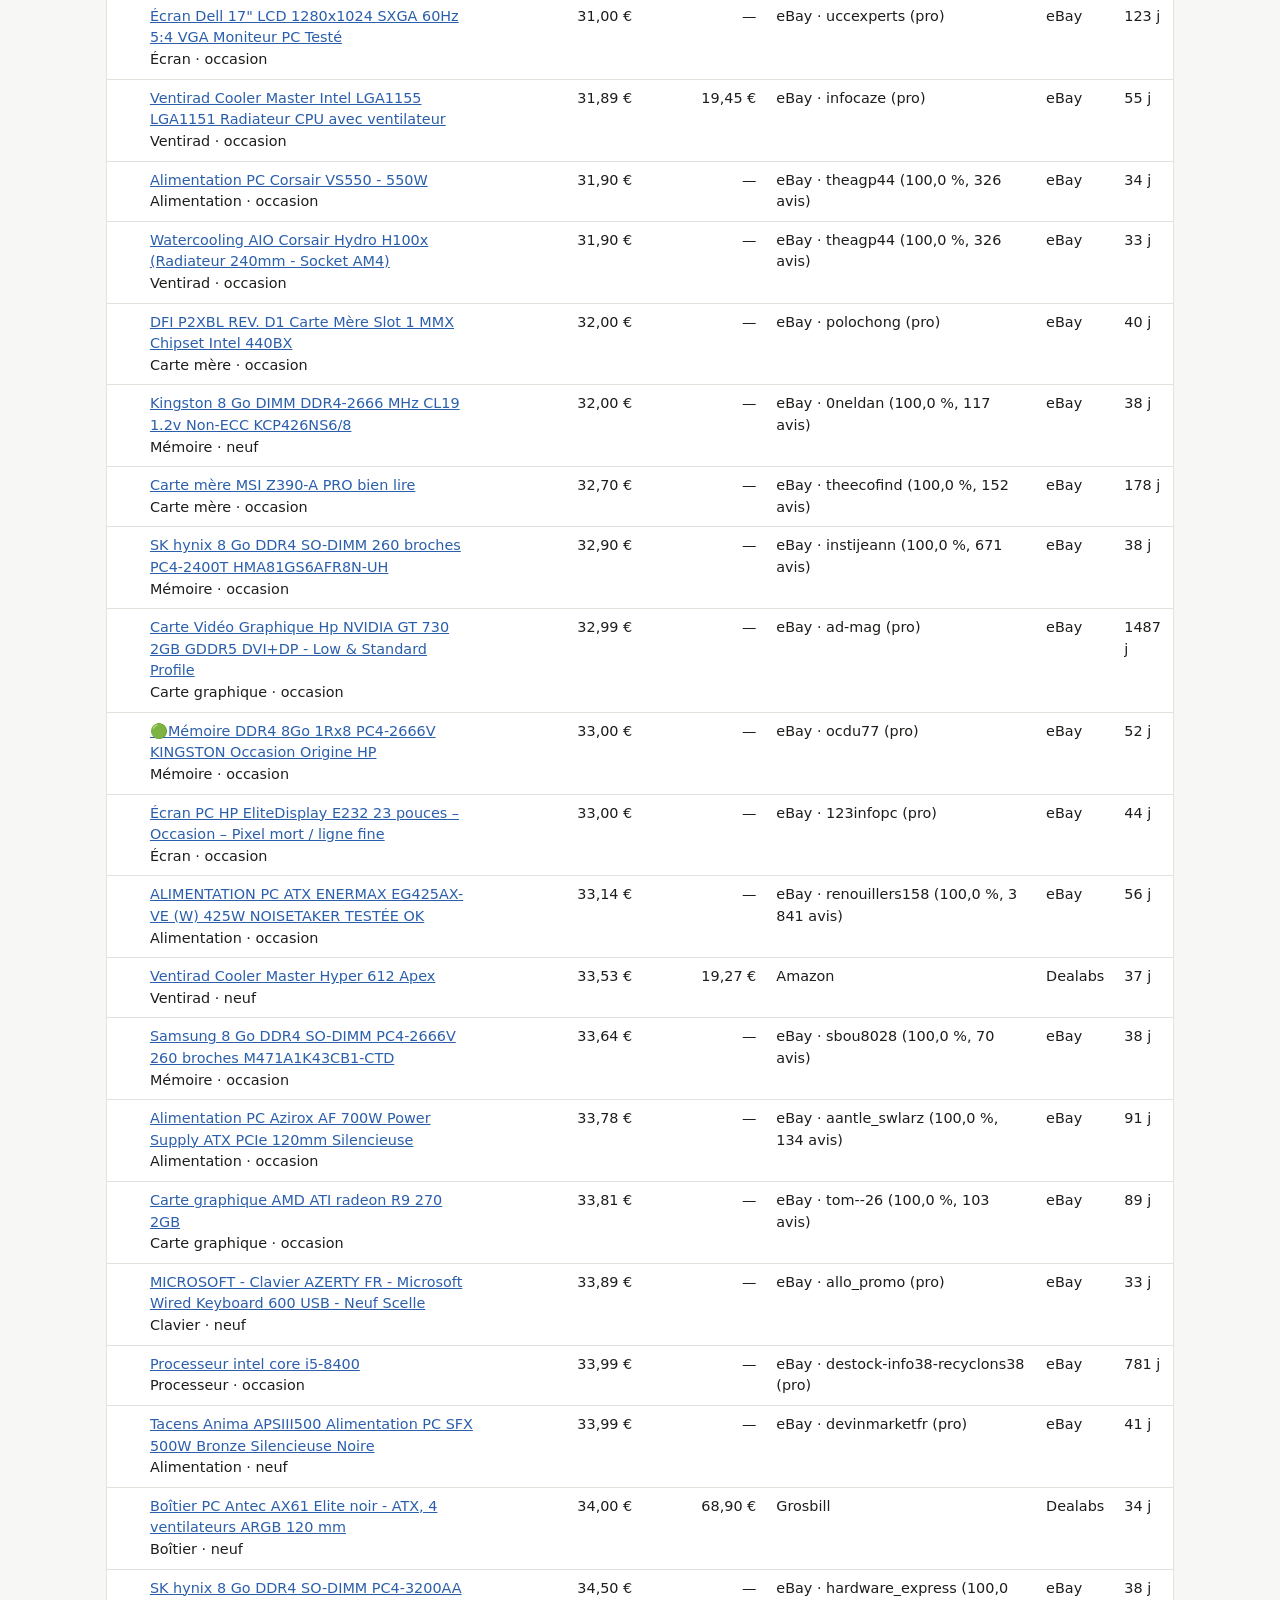
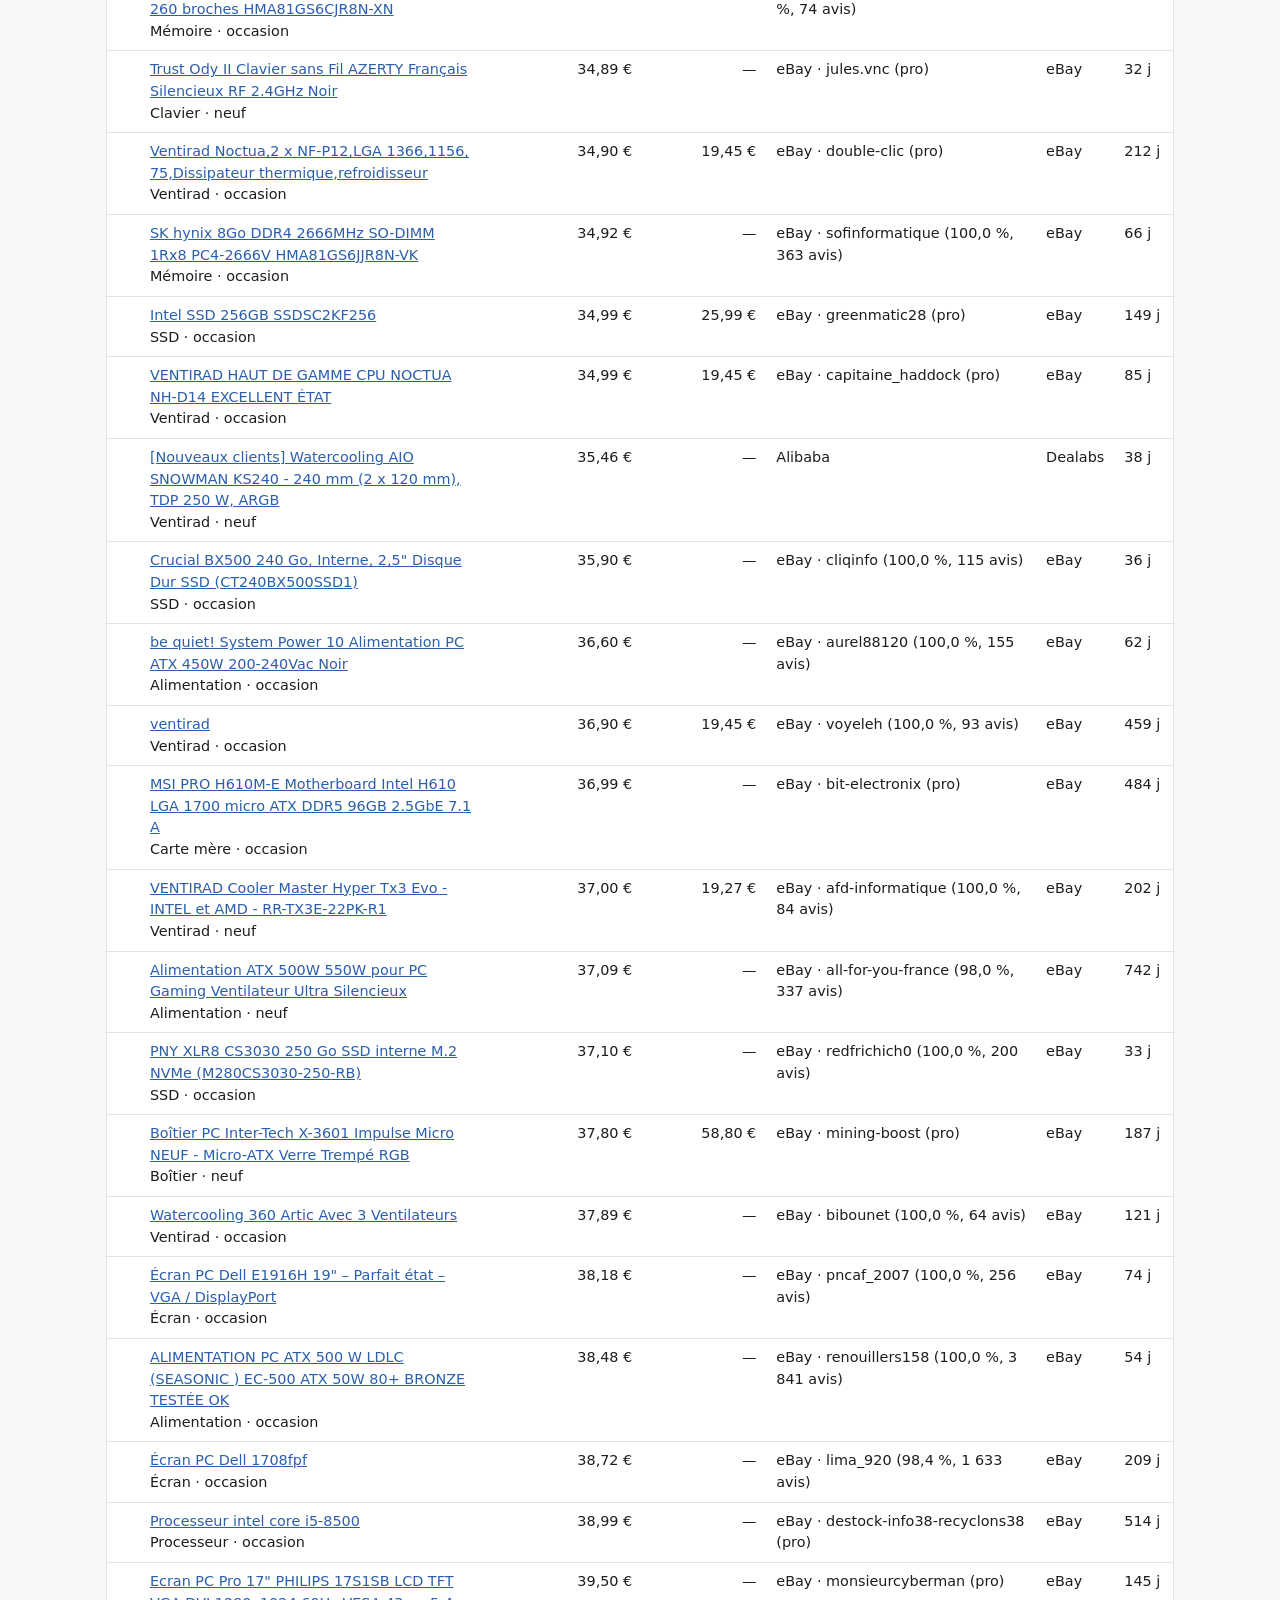
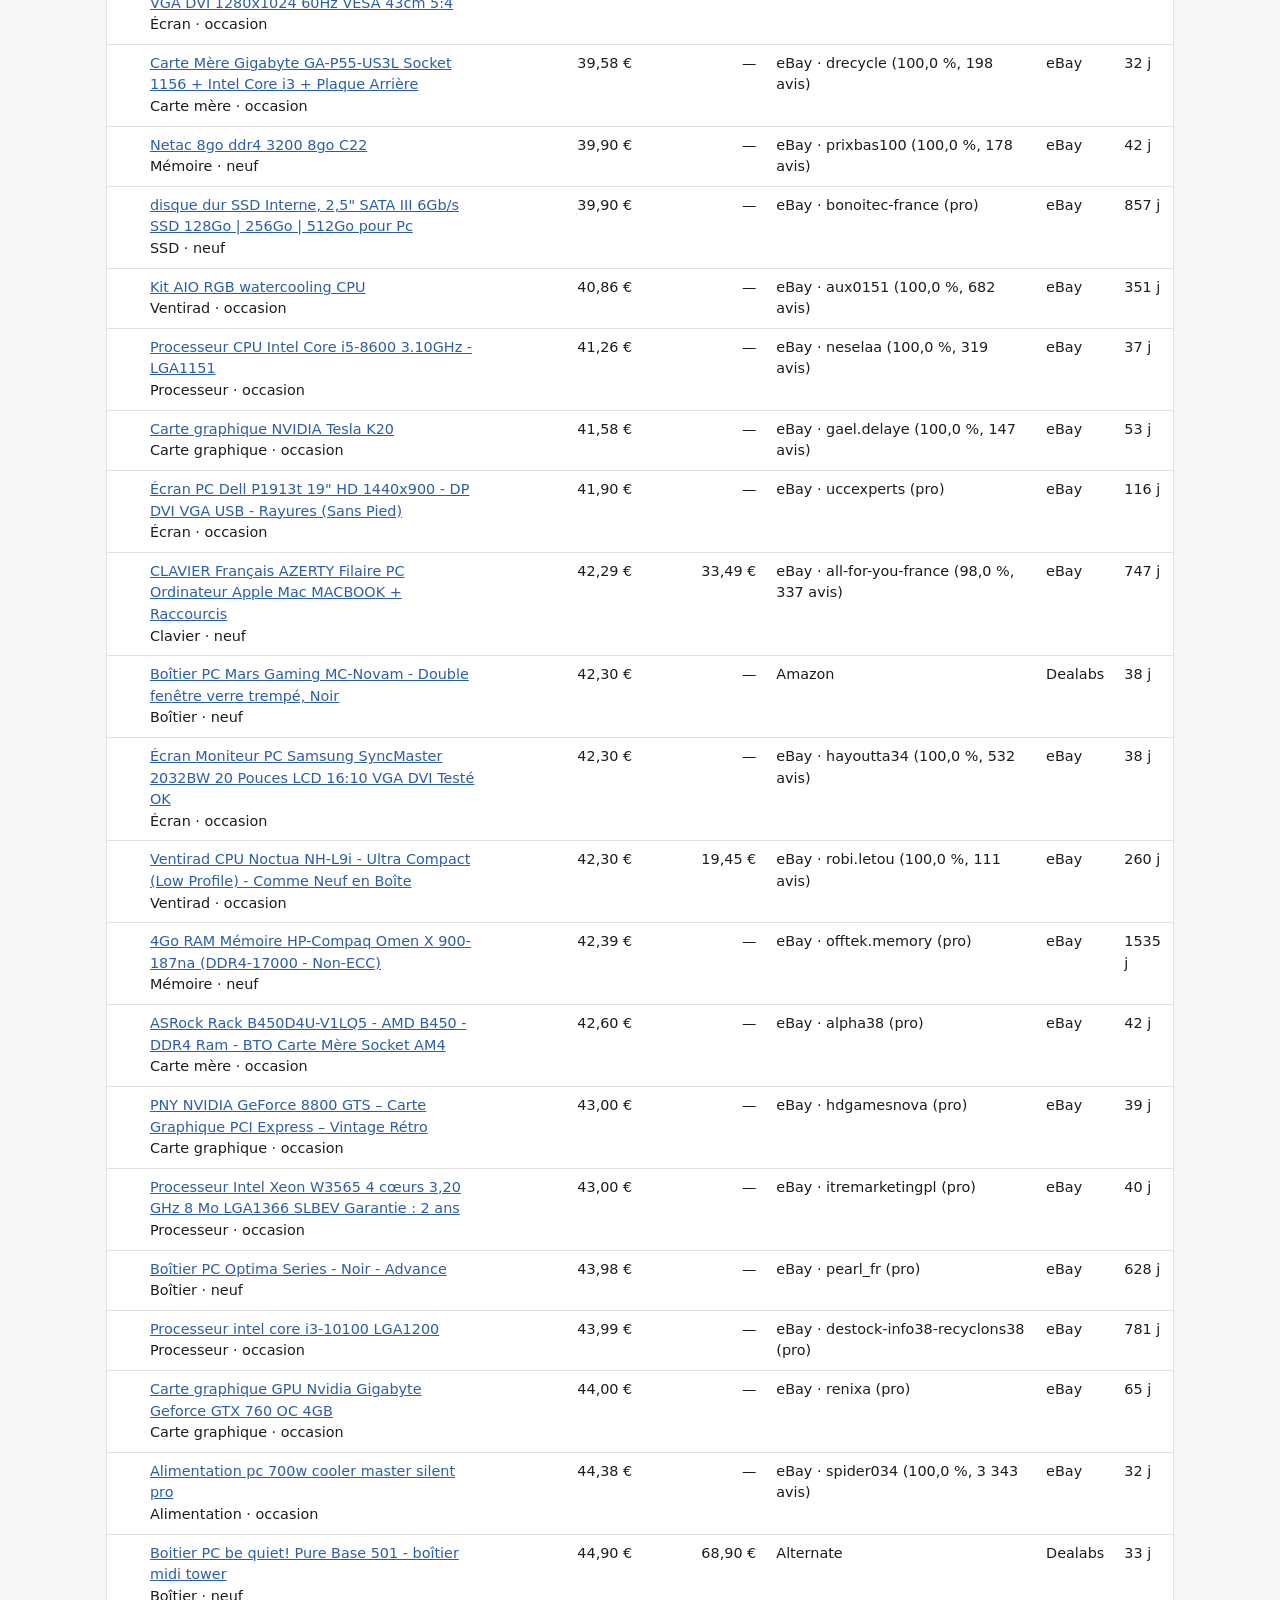
==== commit c5fa1dd0: "feat(conseiller): bouton Générer dans le configurateur Co-Authored-By: Claude Opus 5.5 <noreply@anth" ====
--- a/docs/index.html
+++ b/docs/index.html
@@ -144,6 +144,19 @@
       <h2>Configurateur</h2>
       <p class="sub">Compose une configuration avec les annonces récentes reconnues. Les contrôles de compatibilité sont déterministes : ✅ compatible, ❌ incompatible, ❔ information manquante, ⚠️ juste.</p>
       <p id="cfg-msg" class="meta"></p>
+      <section id="ai" class="ai">
+        <h3>Générer avec l'IA</h3>
+        <div class="ai-controls">
+          <label>Budget max (€) <input id="ai-budget" type="number" min="300" step="50" value="1000"></label>
+          <label>Usage <select id="ai-usage"></select></label>
+          <label>Clé API Anthropic <input id="ai-key" type="password" autocomplete="off" placeholder="sk-ant-…"></label>
+          <button id="ai-forget" type="button">Oublier la clé</button>
+        </div>
+        <p><button id="ai-go" type="button" disabled>Générer une configuration</button></p>
+        <p class="sub">Appel direct de ton navigateur à l'API Anthropic avec ta clé. Coût ≈ 0,10 à 0,30 € par génération. La clé reste dans ce navigateur.</p>
+        <p id="ai-status" class="meta" aria-live="polite"></p>
+        <div id="ai-result"></div>
+      </section>
       <div class="cfg-grid">
         <div id="cfg-slots"></div>
         <aside id="cfg-recap"></aside>
@@ -152,11 +165,12 @@
   </main>
 
   <footer>
-    <p>Sources : flux RSS Dealabs, flux Reddit r/buildapcsales, API eBay (si configurée). Aucune donnée personnelle, aucun traceur.</p>
+    <p>Sources : flux RSS Dealabs, flux Reddit r/buildapcsales, API eBay (si configurée). Aucune donnée personnelle, aucun traceur. Le conseiller IA n'appelle l'API Anthropic qu'à ta demande, avec ta clé.</p>
   </footer>
   <script src="compat.js"></script>
   <script src="search.js"></script>
   <script src="app.js"></script>
+  <script src="advisor.js"></script>
   <script src="config.js"></script>
 </body>
 </html>
--- a/docs/style.css
+++ b/docs/style.css
@@ -64,3 +64,11 @@
 input.search { font:inherit; padding:4px 6px; border-radius:6px; border:1px solid var(--line); background:var(--card); color:var(--fg); }
 input.search.price { width:7em; }
 #all-table th { cursor:default; }
+.ai { background:var(--card); border:1px solid var(--line); border-radius:10px; padding:10px 12px; margin-bottom:16px; }
+.ai h3 { margin:0 0 8px; }
+.ai-controls { display:flex; gap:10px; flex-wrap:wrap; align-items:end; }
+.ai-controls label { display:flex; flex-direction:column; gap:4px; font-size:.9rem; }
+.ai-controls input, .ai-controls select { font:inherit; padding:4px 6px; border-radius:6px; border:1px solid var(--line); background:var(--card); color:var(--fg); }
+#ai-budget { width:7em; }
+.ai-warn { color:var(--warn); font-weight:600; }
+.ai-picks { margin:8px 0; padding-left:1.2em; }
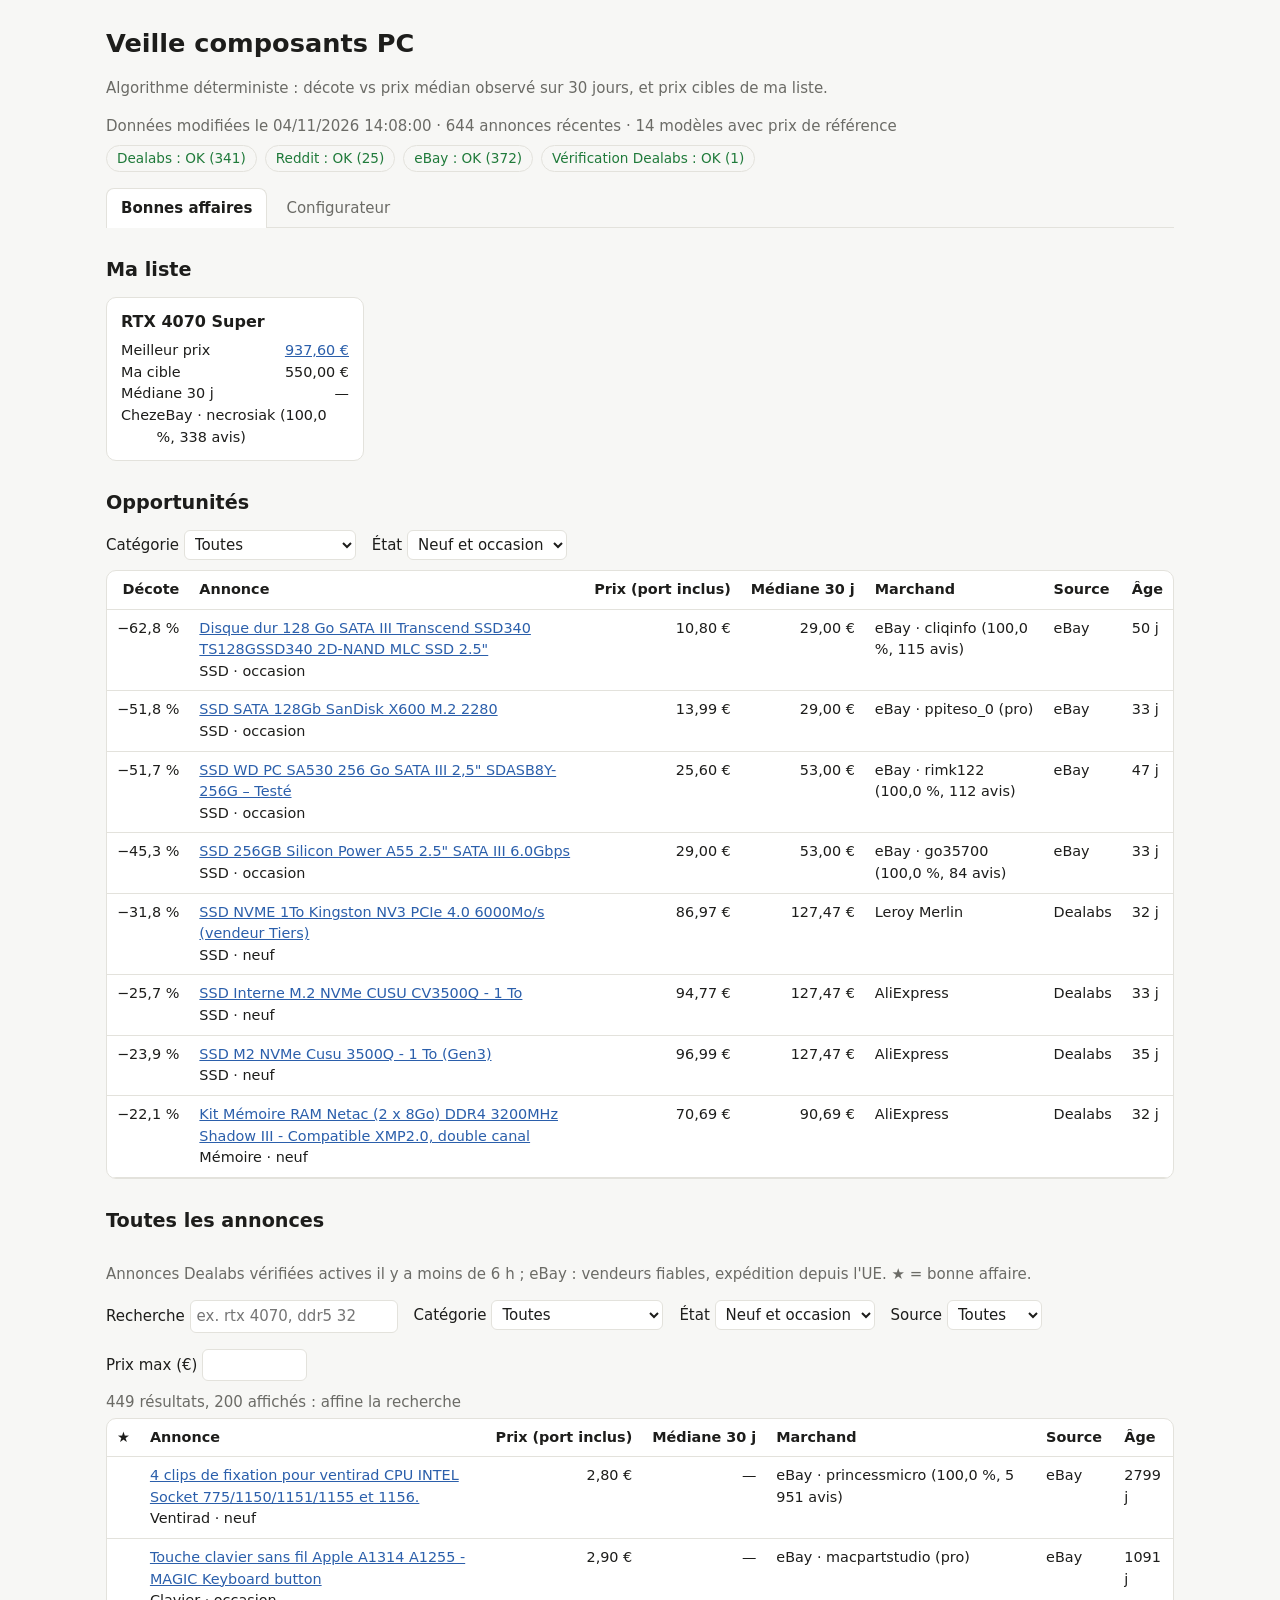
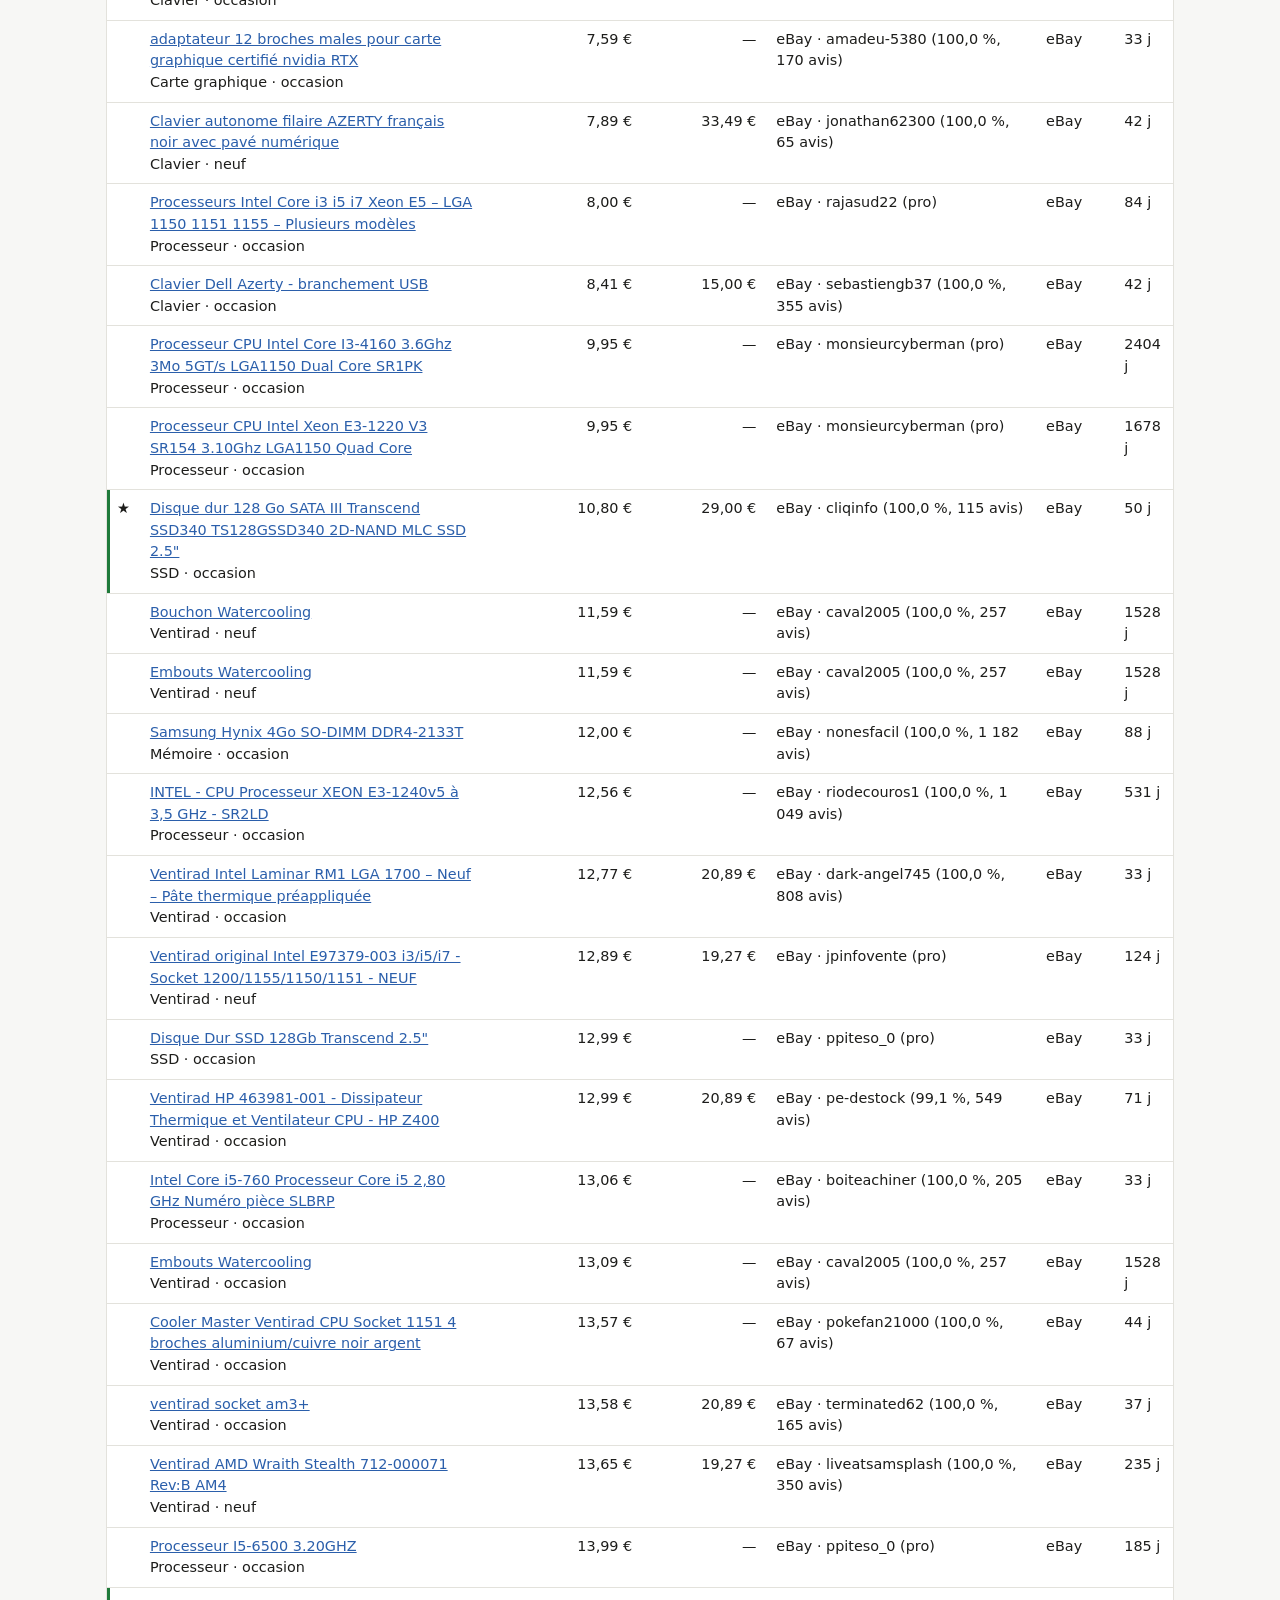
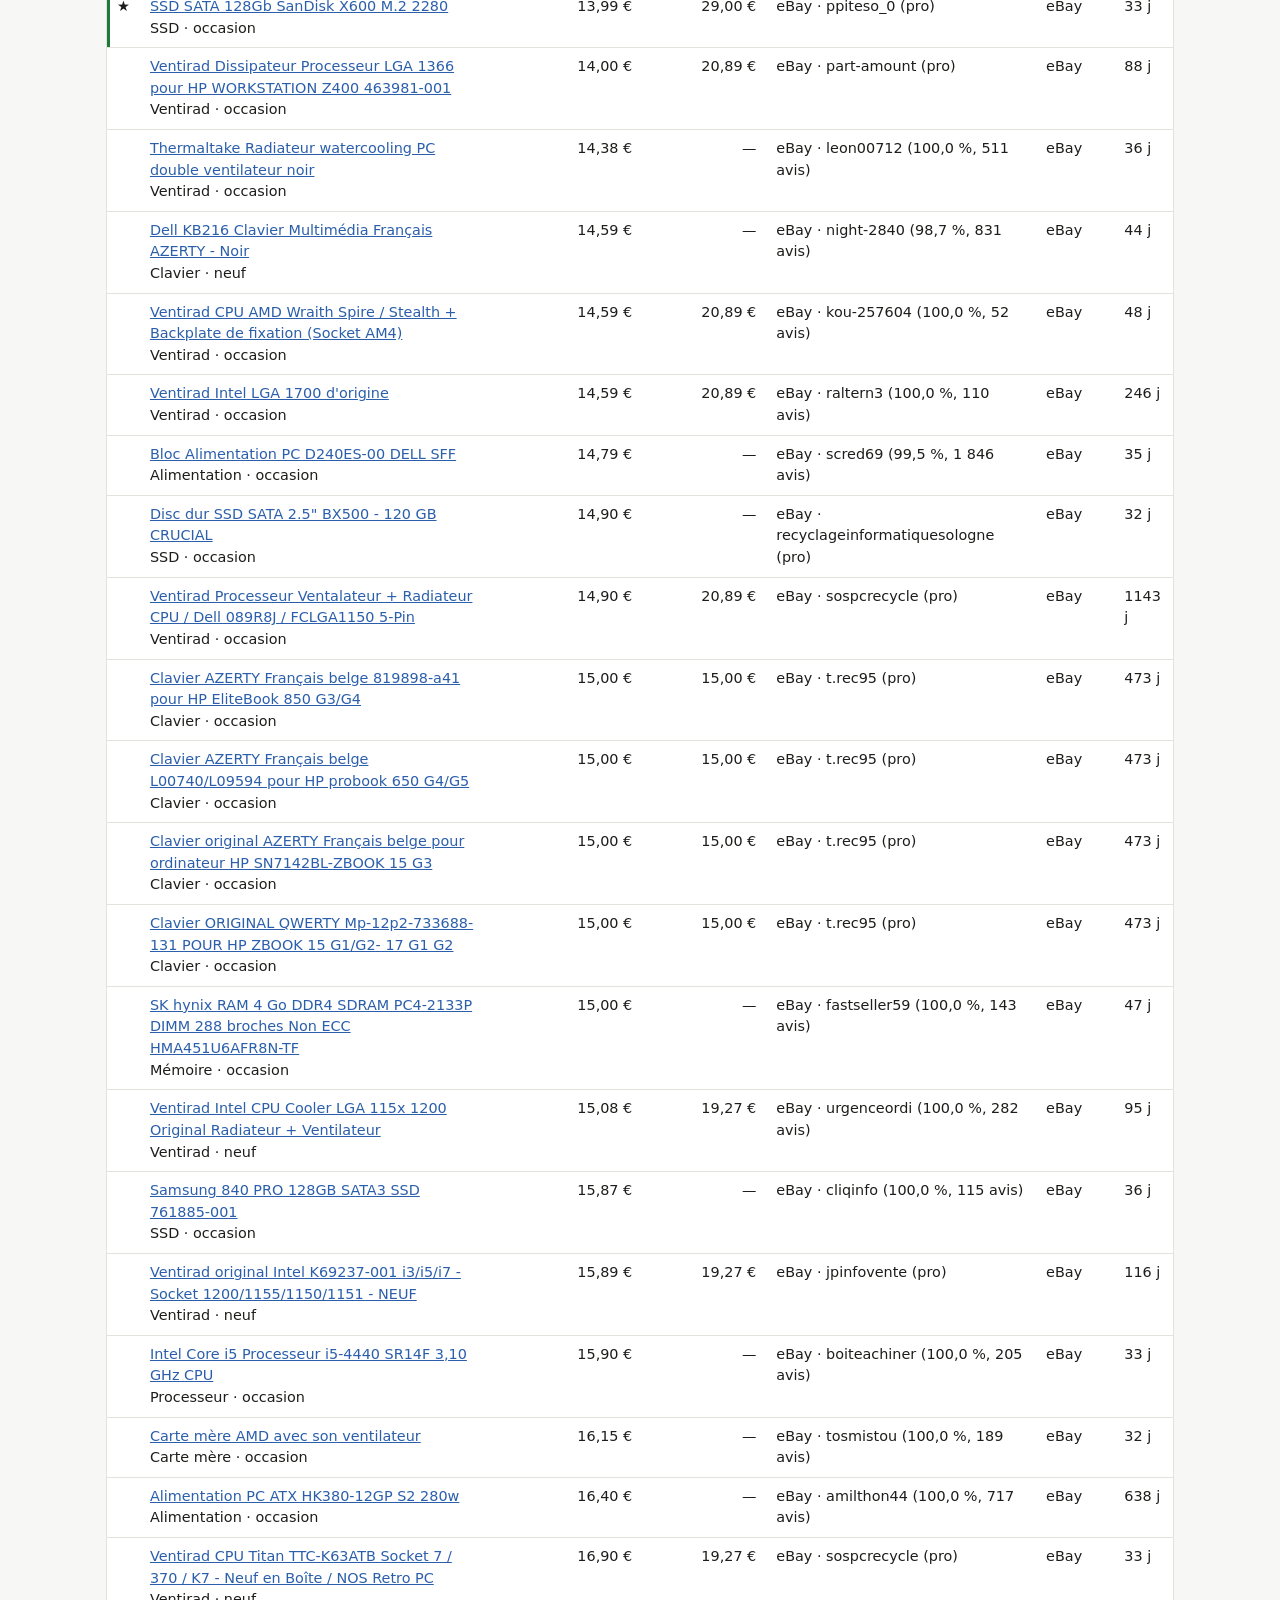
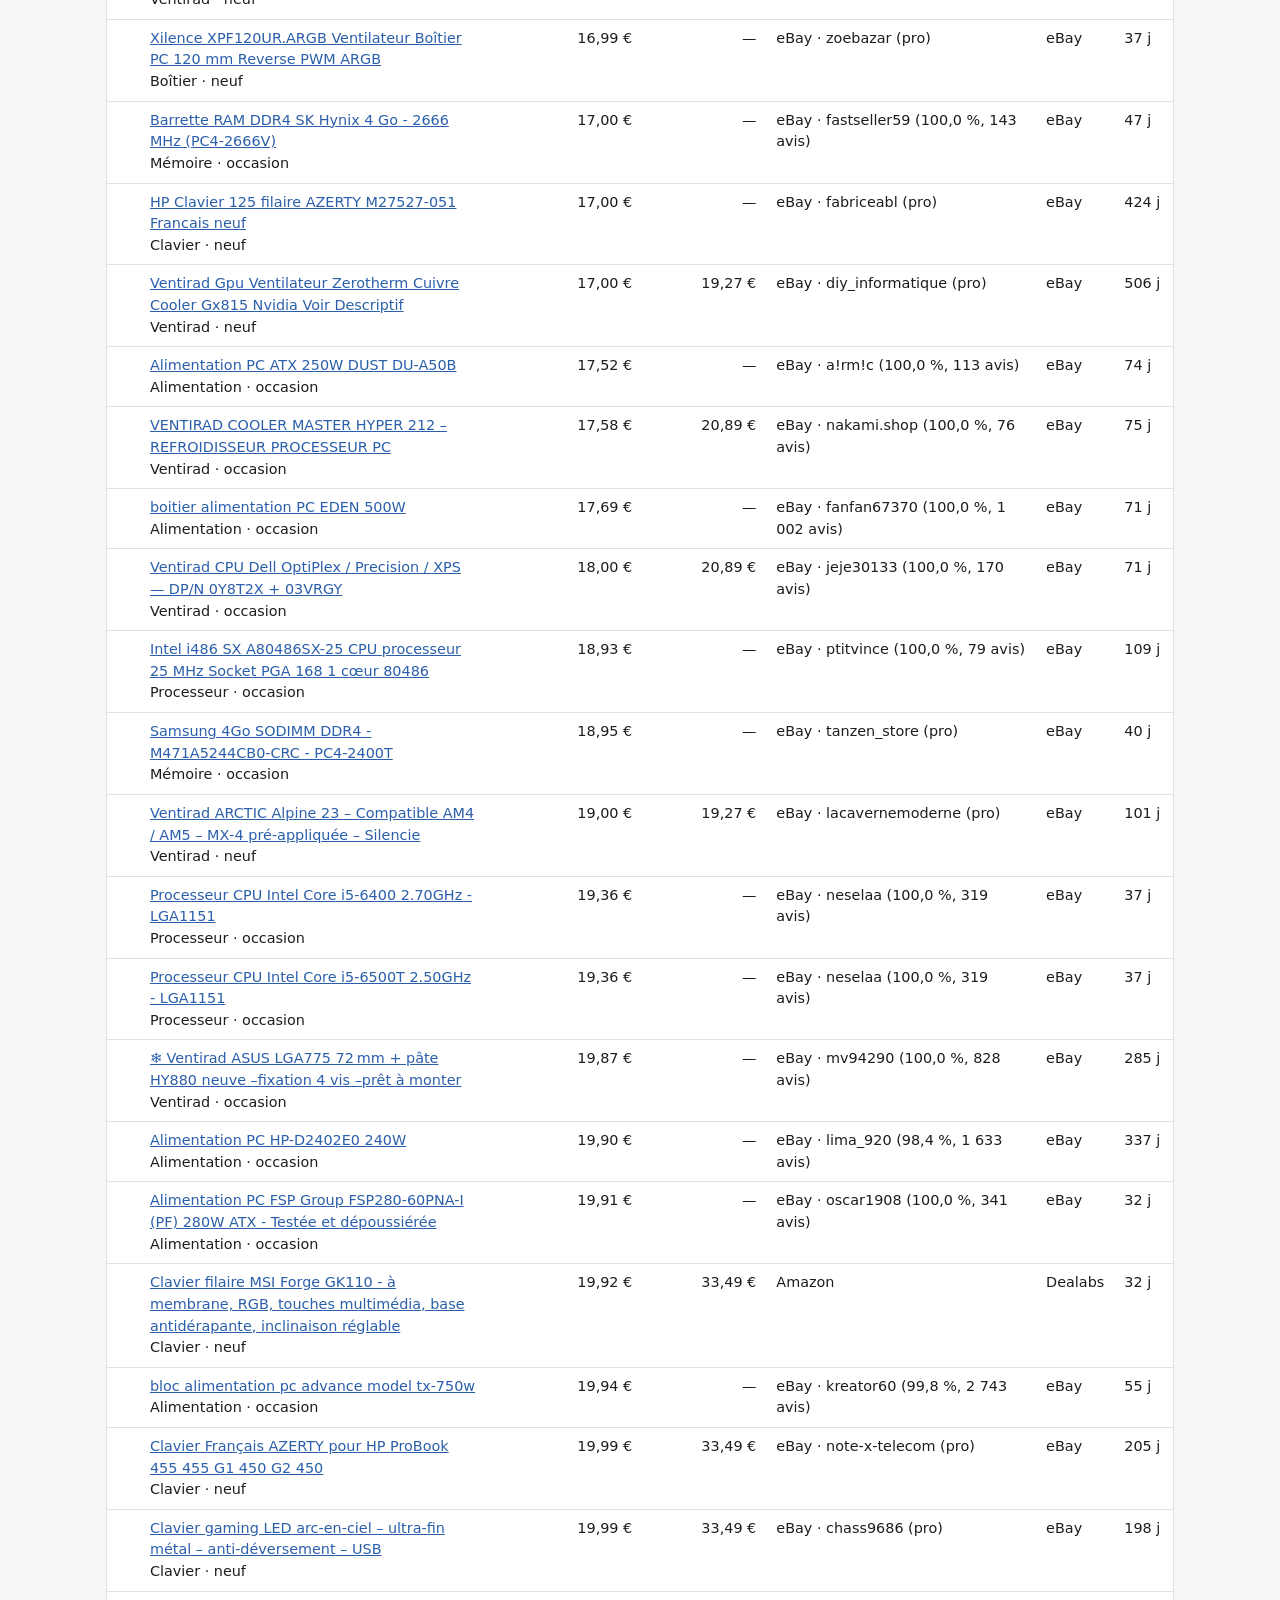
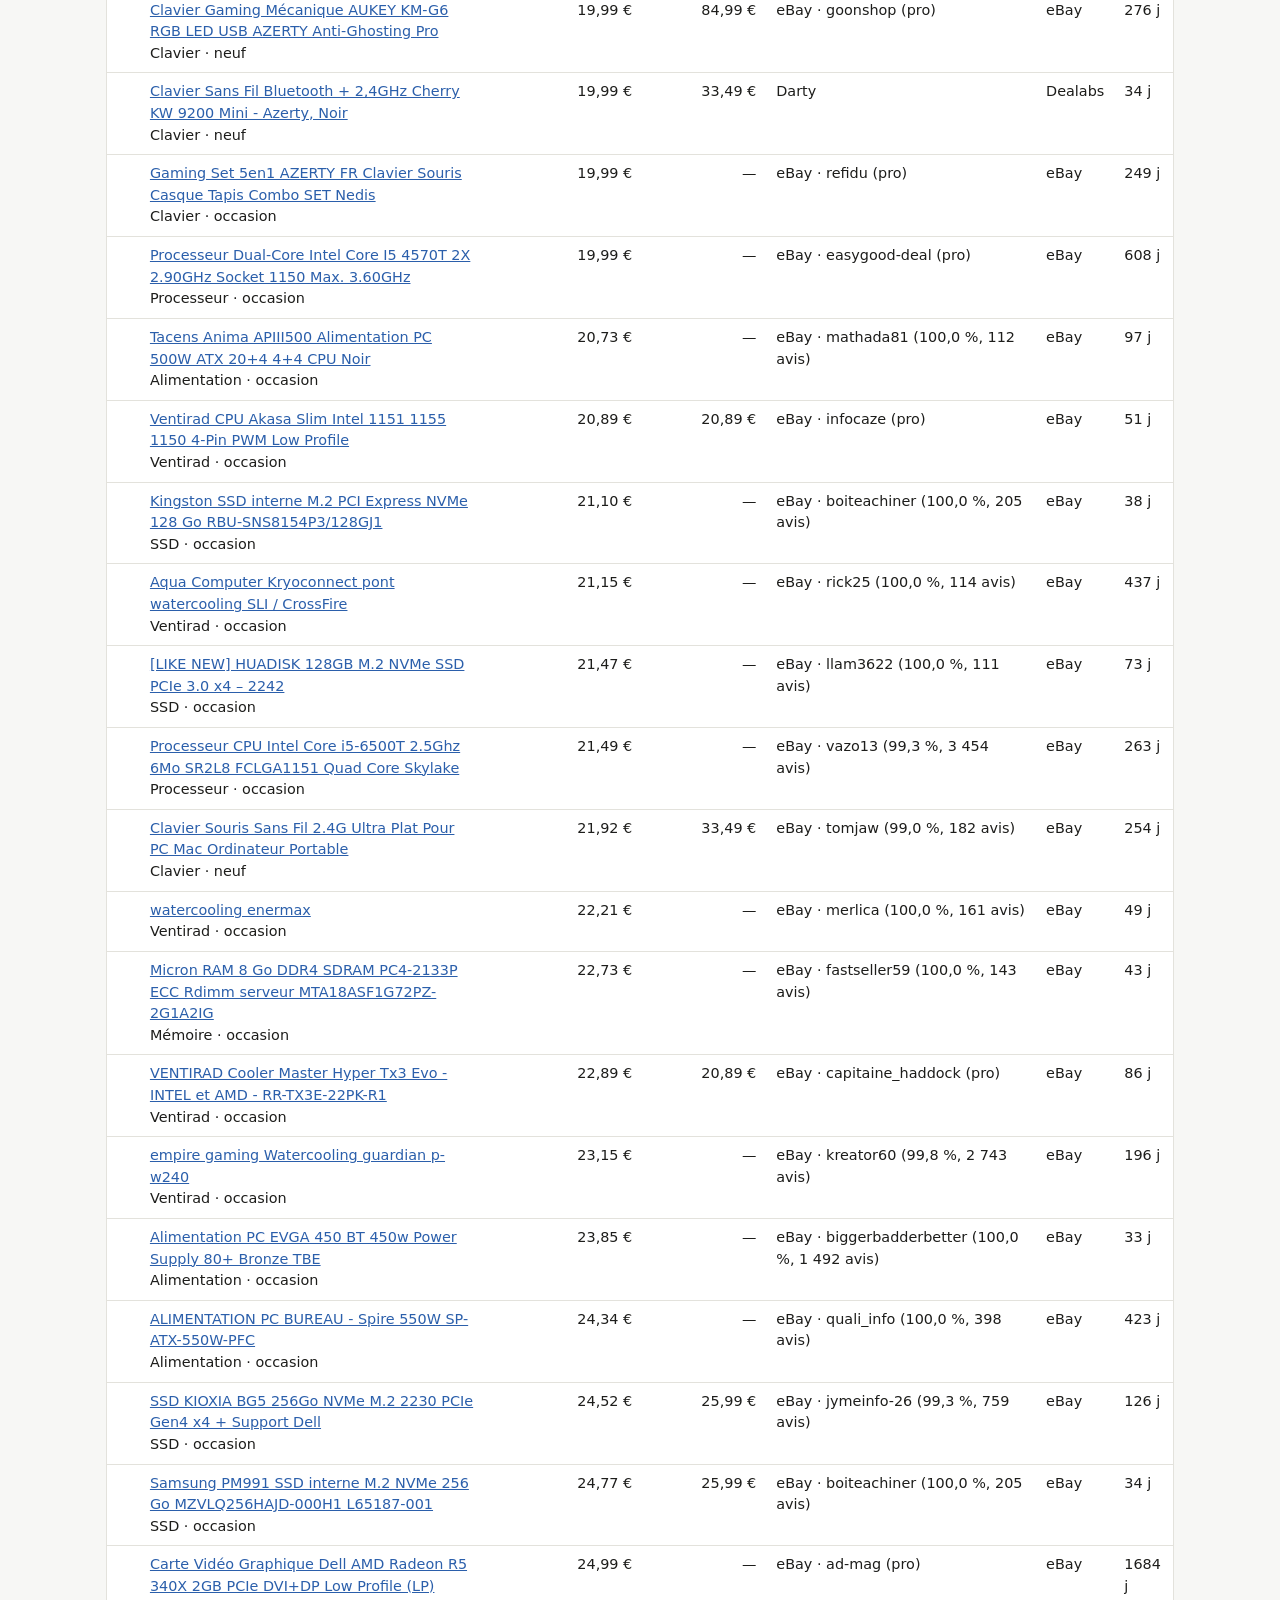
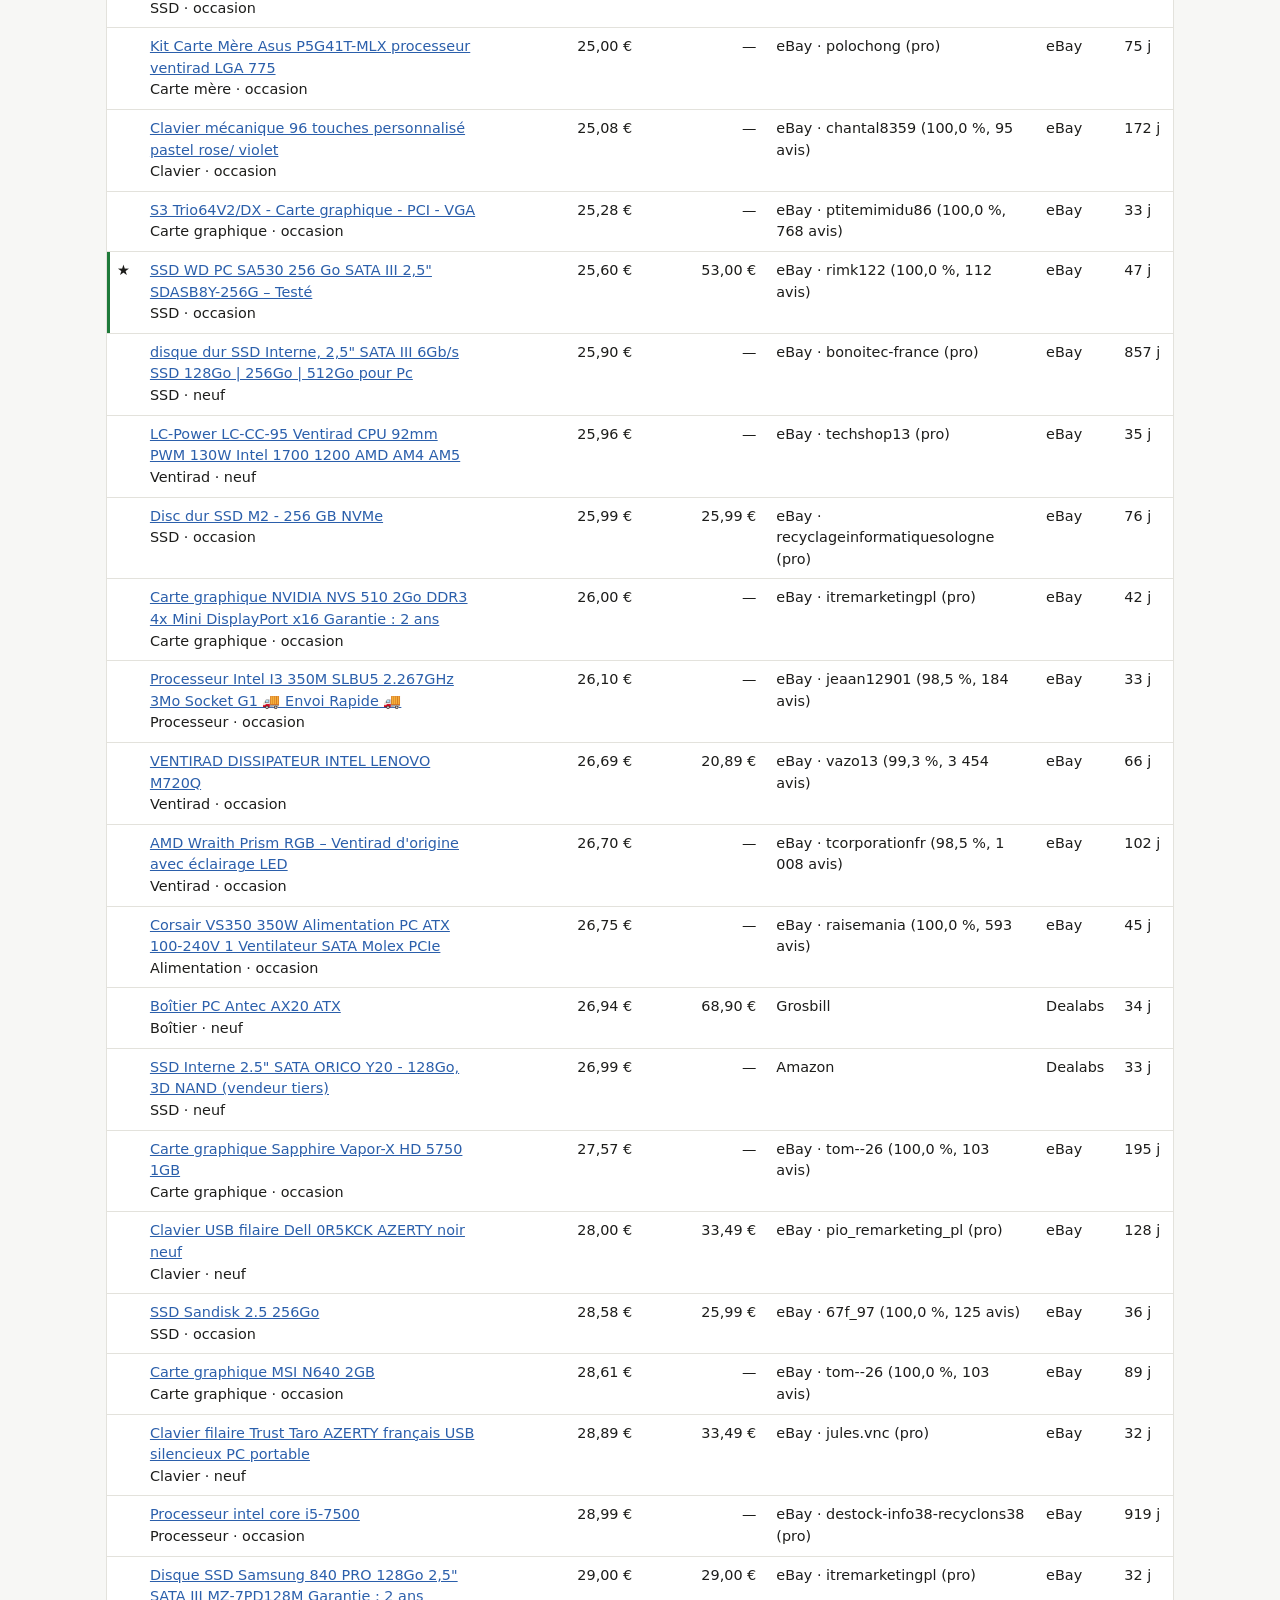
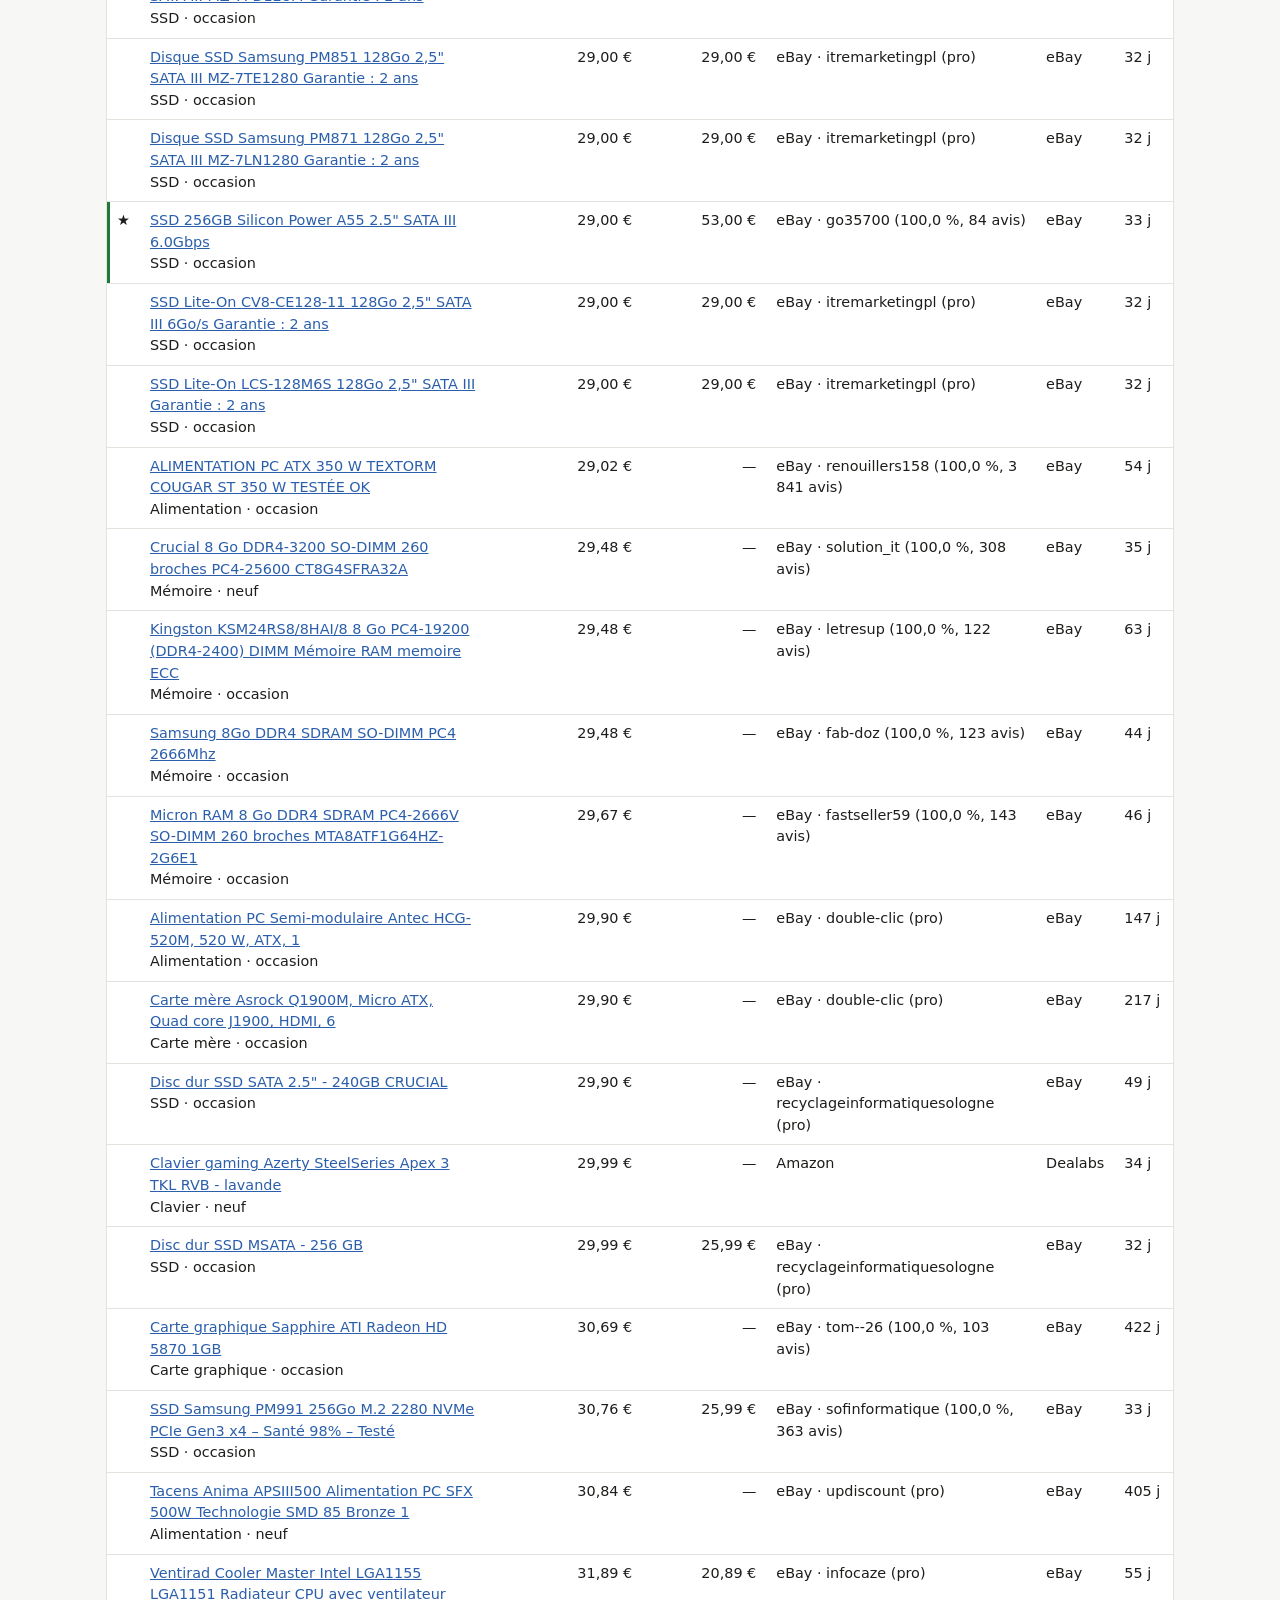
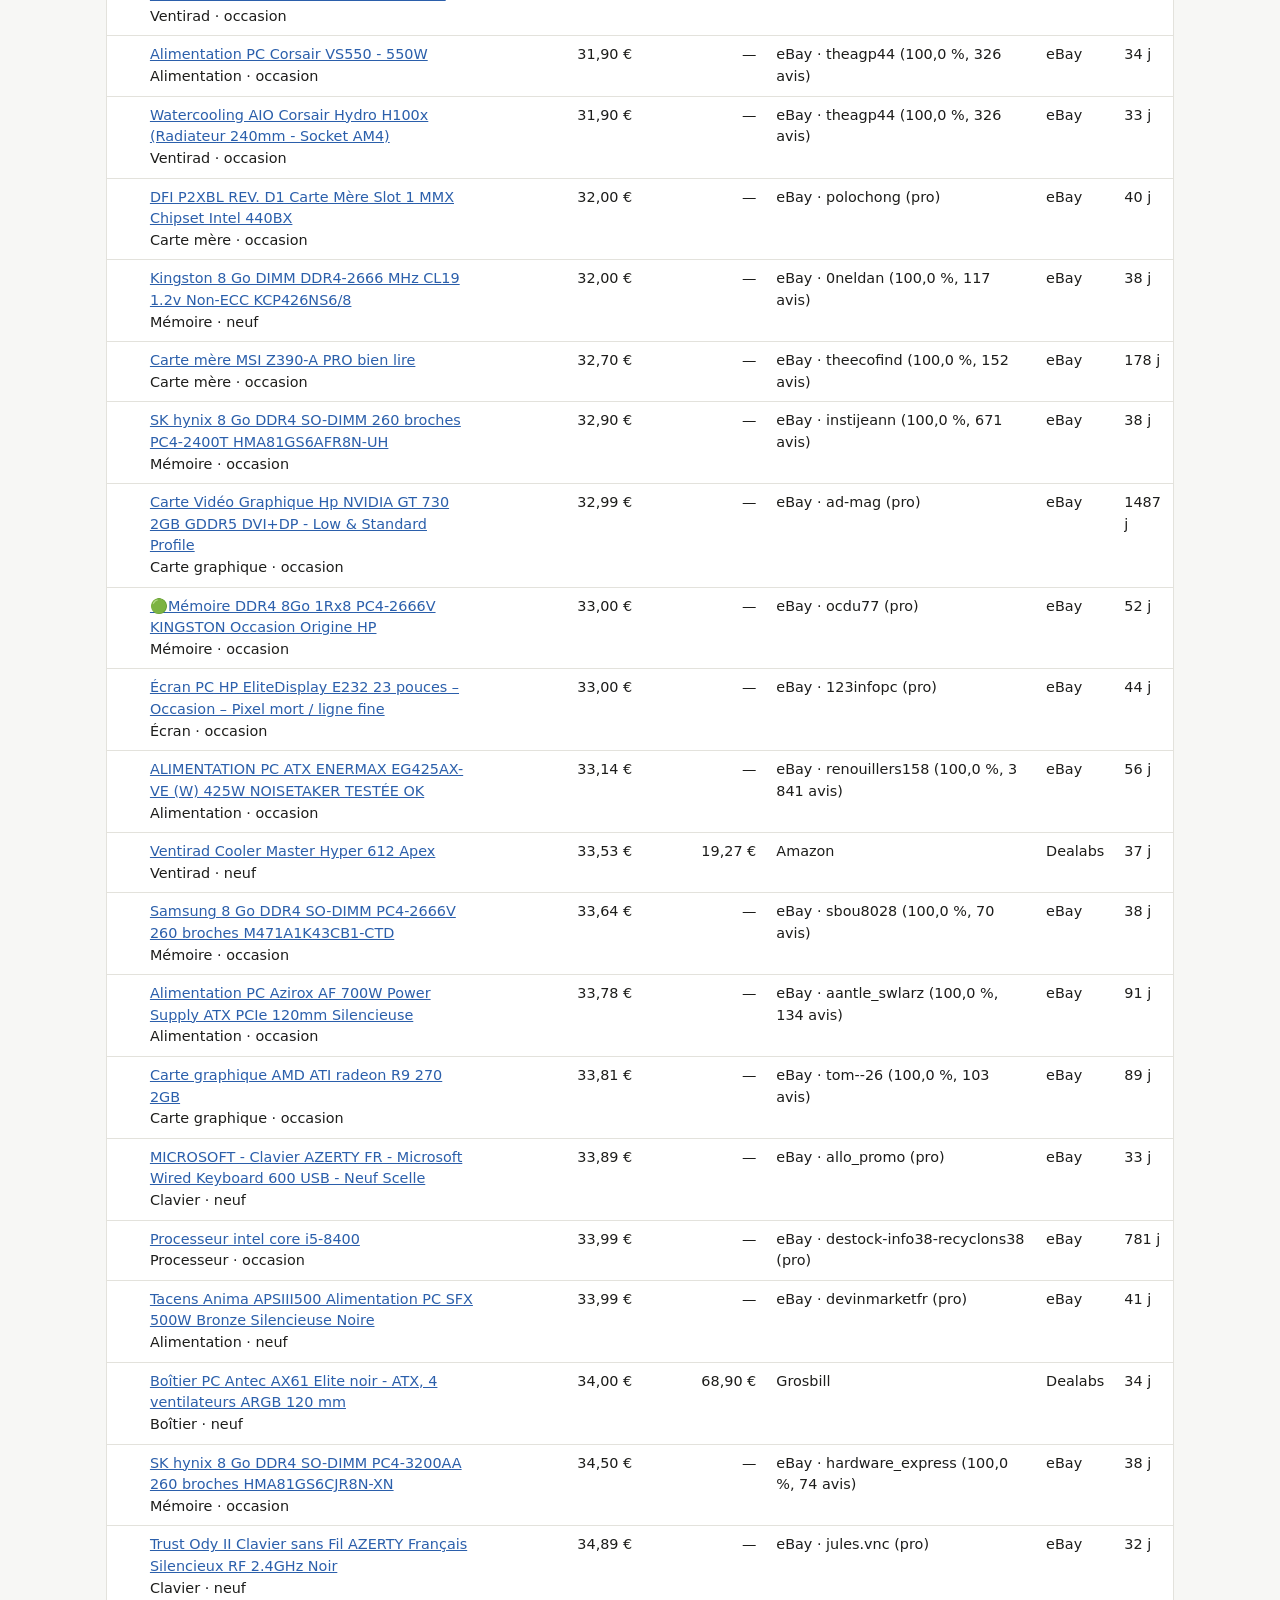
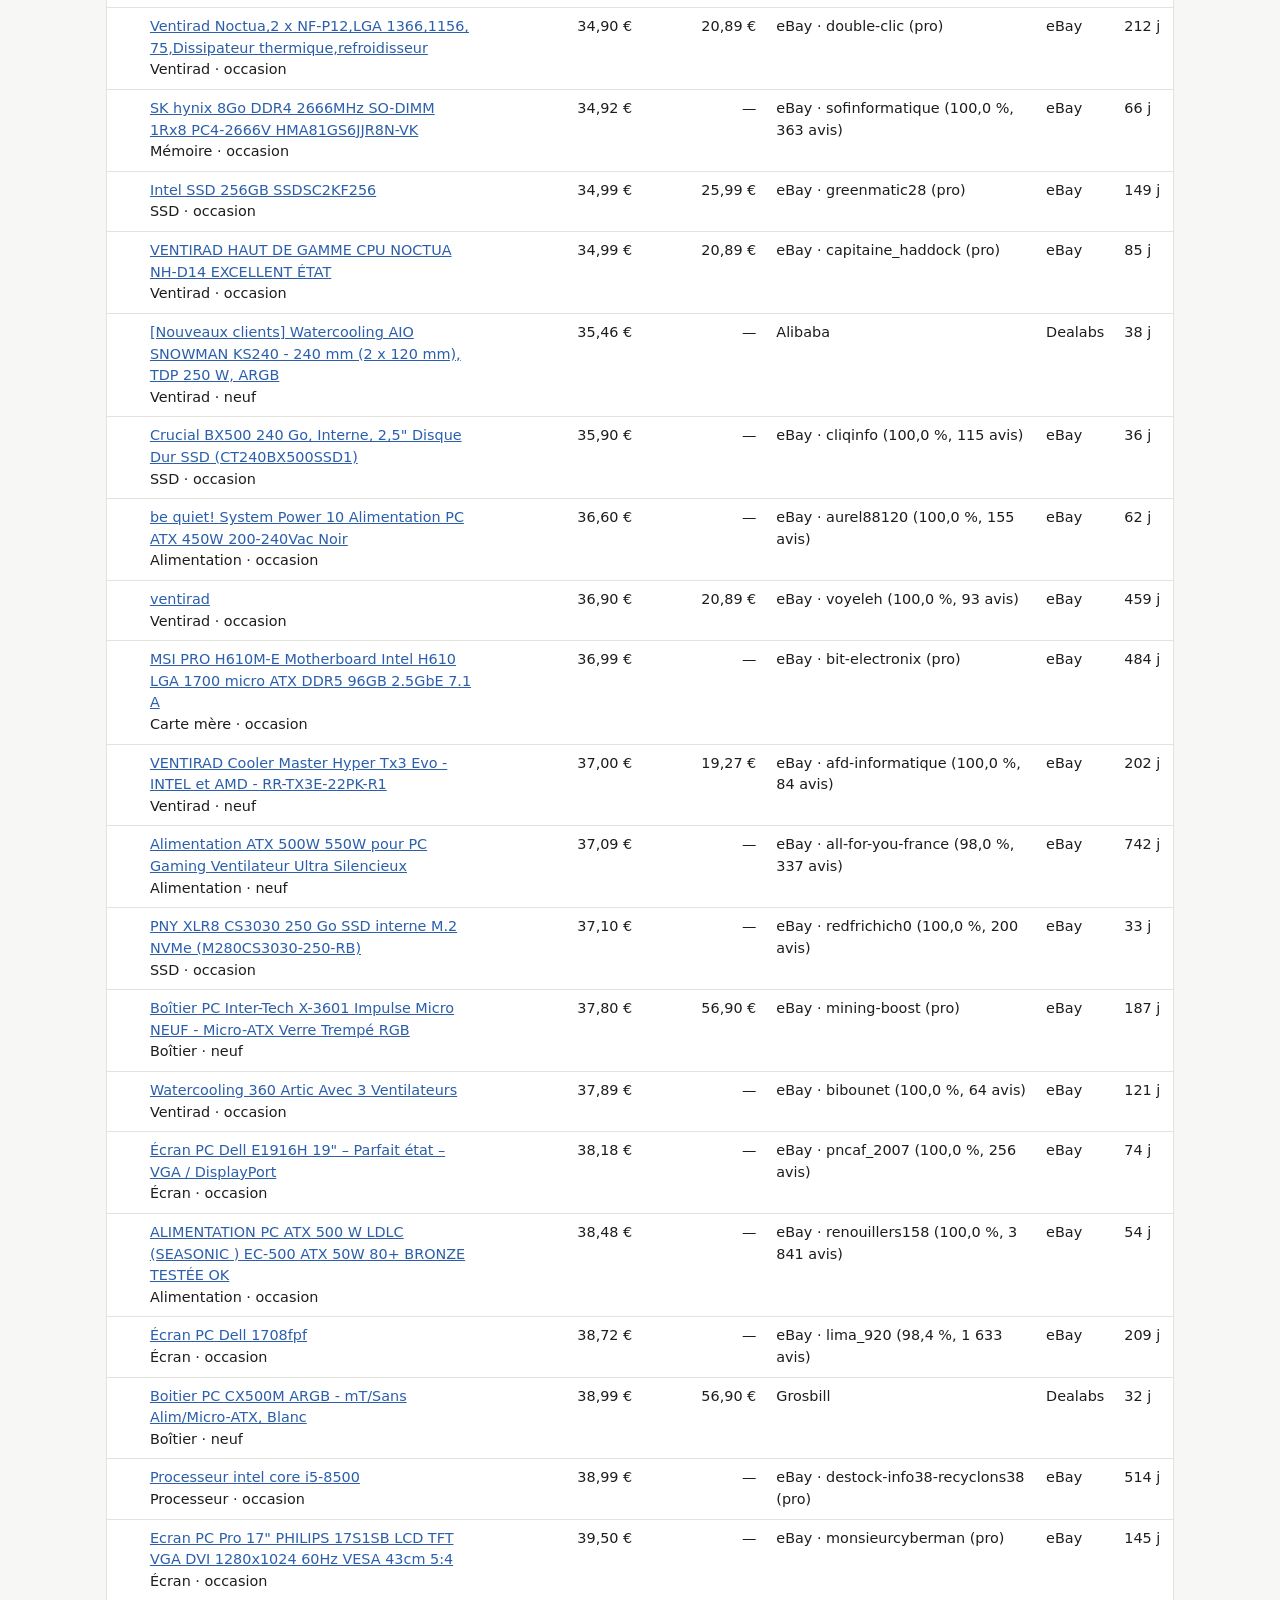
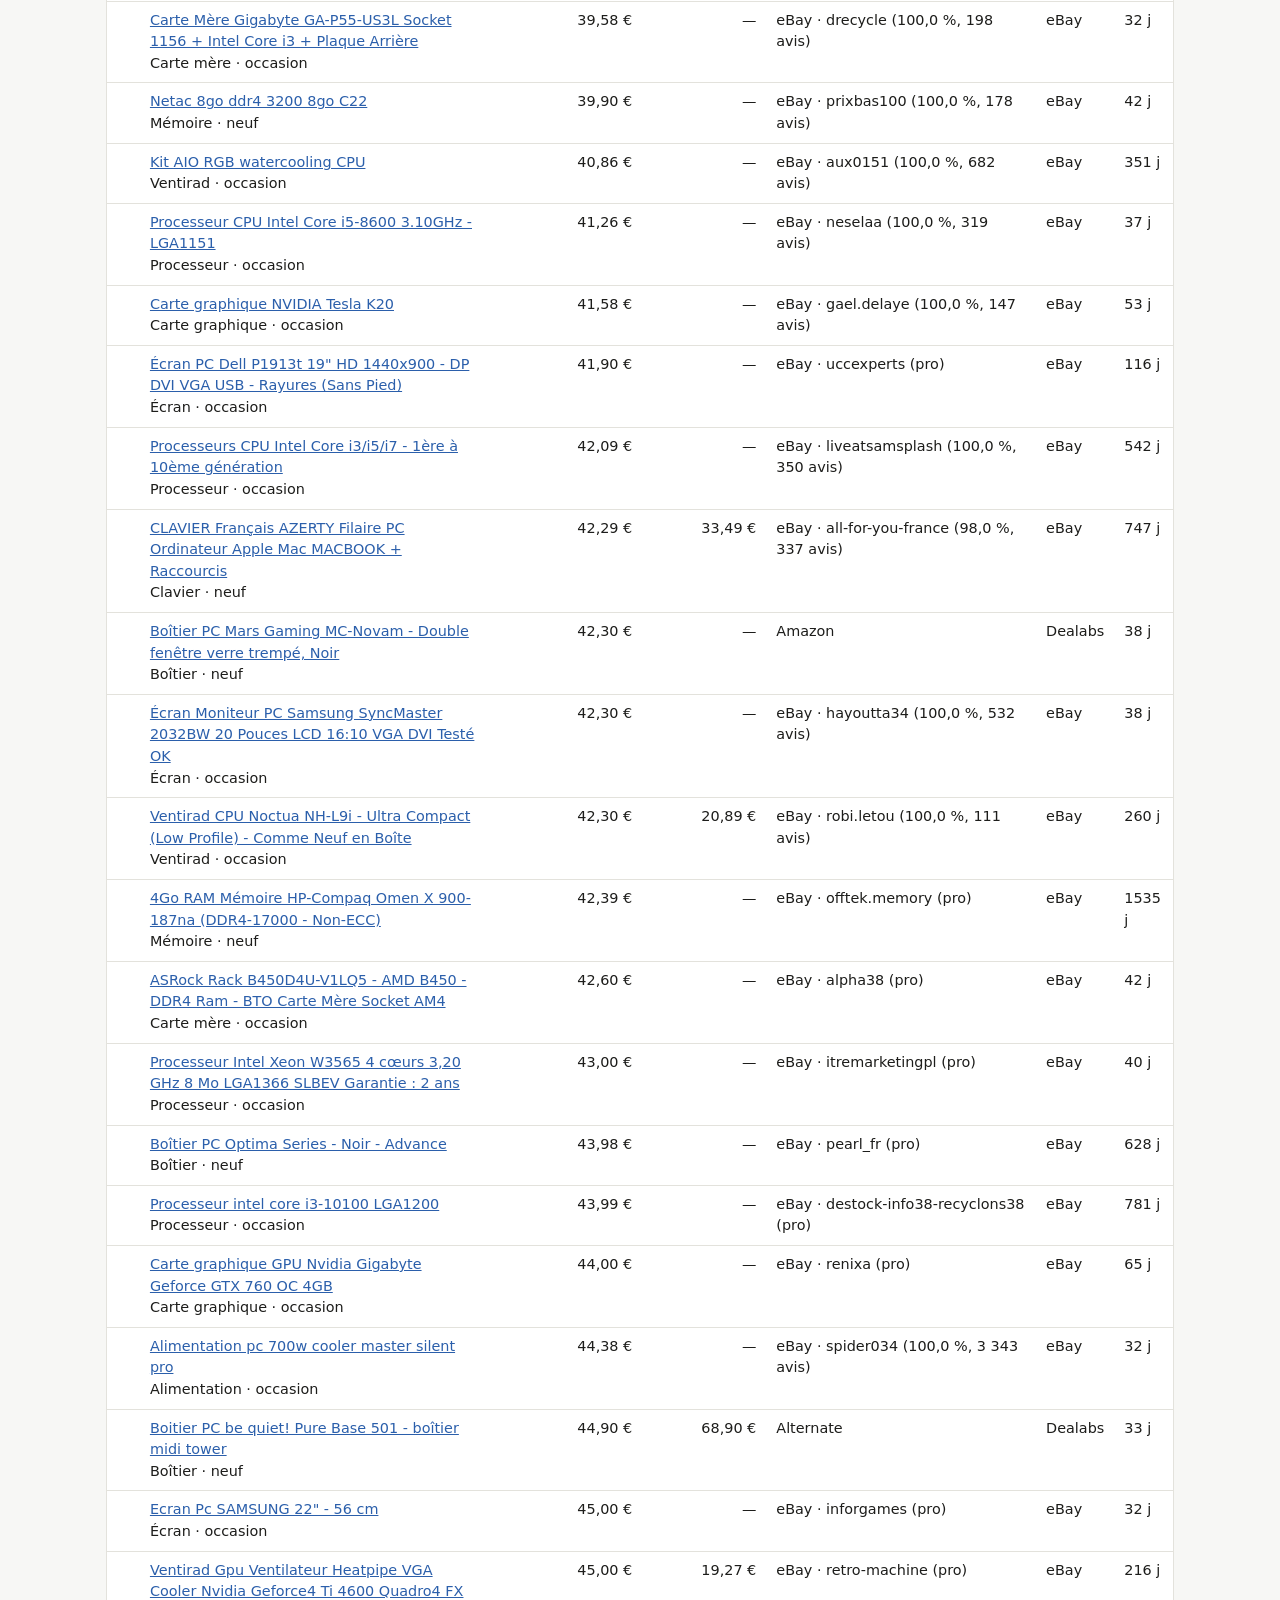
==== commit 2c8b2742: "feat(conseiller): choix du modèle (Opus, Sonnet, Haiku) Co-Authored-By: Claude Opus 5.5 <noreply@ant" ====
--- a/docs/index.html
+++ b/docs/index.html
@@ -149,11 +149,12 @@
         <div class="ai-controls">
           <label>Budget max (€) <input id="ai-budget" type="number" min="300" step="50" value="1000"></label>
           <label>Usage <select id="ai-usage"></select></label>
+          <label>Modèle <select id="ai-model"></select></label>
           <label>Clé API Anthropic <input id="ai-key" type="password" autocomplete="off" placeholder="sk-ant-…"></label>
           <button id="ai-forget" type="button">Oublier la clé</button>
         </div>
         <p><button id="ai-go" type="button" disabled>Générer une configuration</button></p>
-        <p class="sub">Appel direct de ton navigateur à l'API Anthropic avec ta clé. Coût ≈ 0,10 à 0,30 € par génération. La clé reste dans ce navigateur.</p>
+        <p class="sub">Appel direct de ton navigateur à l'API Anthropic avec ta clé. Coût <span id="ai-cost">≈ 0,10 à 0,30 €</span> par génération. La clé reste dans ce navigateur.</p>
         <p id="ai-status" class="meta" aria-live="polite"></p>
         <div id="ai-result"></div>
       </section>
